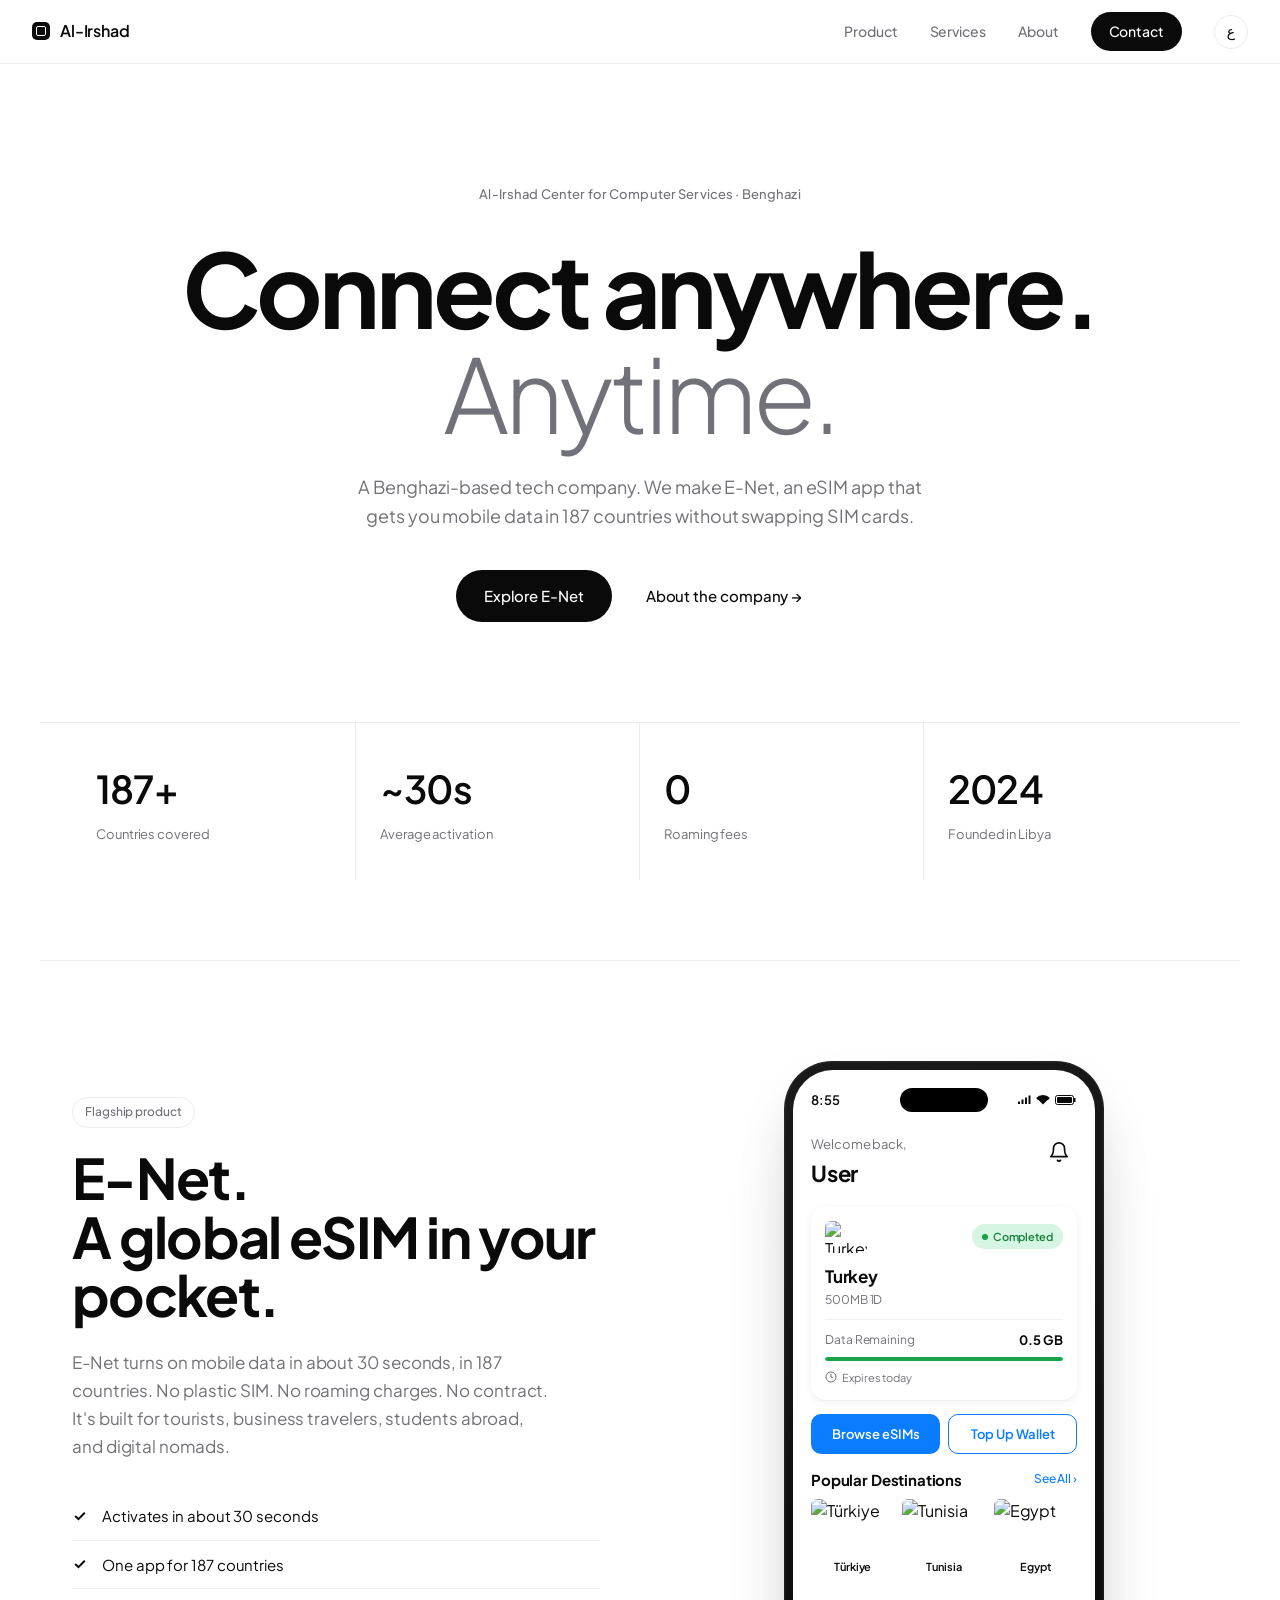
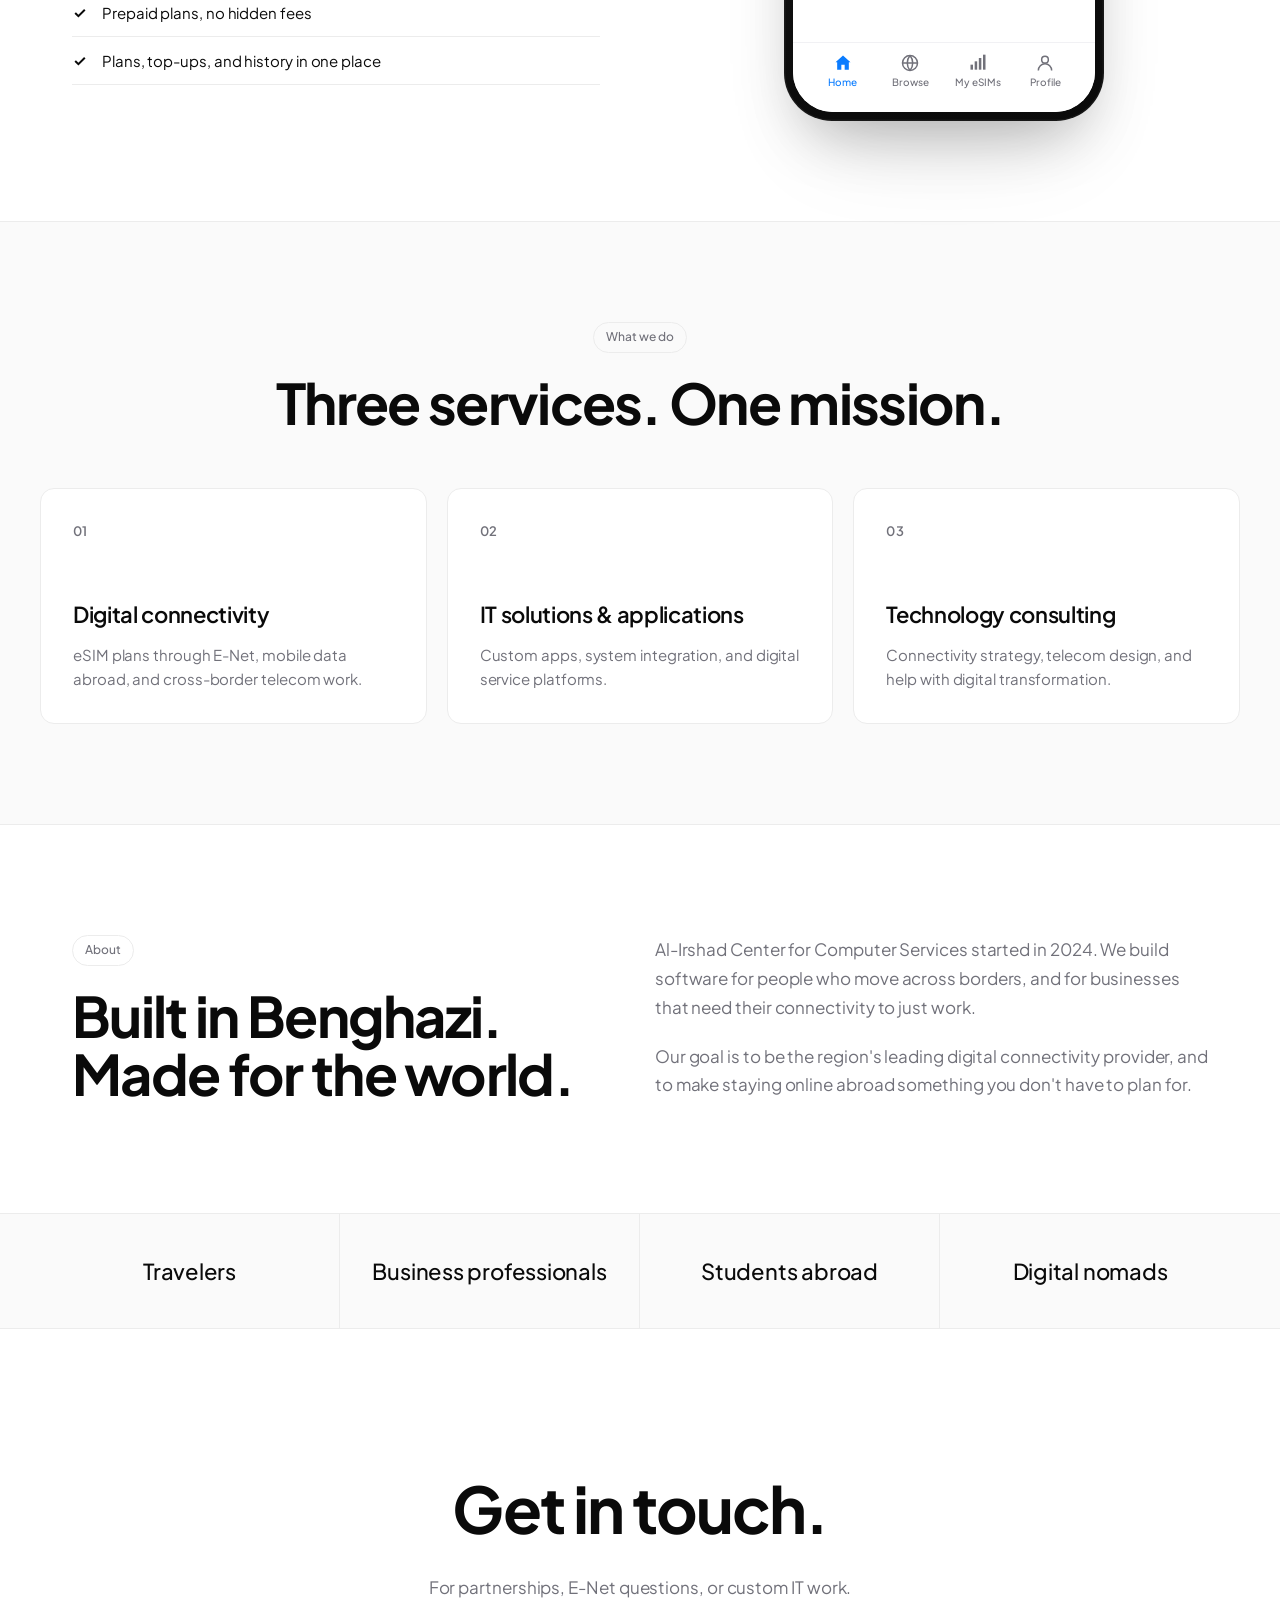
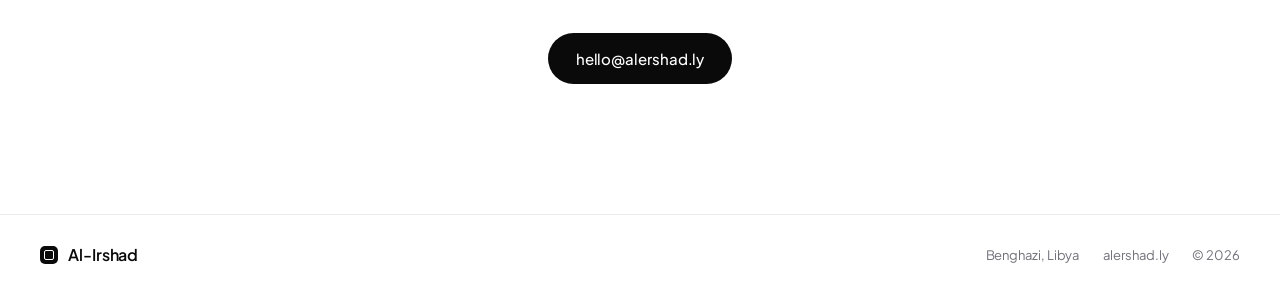
==== index.html @ 6afa5aed "initial commit: al-irshad bilingual marketing site with e-net app showcase" ====
<!DOCTYPE html>
<html lang="en">
<head>
<meta charset="UTF-8" />
<meta name="viewport" content="width=device-width, initial-scale=1.0" />
<title>Al-Irshad — Connect Anywhere. Anytime.</title>
<meta name="description" content="Al-Irshad Center for Computer Services — a Benghazi-based IT solutions company. Home of E-Net, a global eSIM platform." />
<link rel="preconnect" href="https://fonts.googleapis.com" />
<link rel="preconnect" href="https://fonts.gstatic.com" crossorigin />
<link href="https://fonts.googleapis.com/css2?family=Plus+Jakarta+Sans:wght@200;300;400;500;600;700&family=Cairo:wght@300;400;500;600;700&display=swap" rel="stylesheet" />
<link rel="stylesheet" href="styles.css" />
</head>
<body>

<!-- NAV -->
<header class="nav">
  <a href="#" class="brand">
    <span class="brand-mark"></span>
    <span class="brand-name">Al-Irshad</span>
  </a>
  <nav class="menu">
    <a href="#product">Product</a>
    <a href="#services">Services</a>
    <a href="#about">About</a>
    <a href="#contact" class="menu-cta">Contact</a>
    <a href="ar.html" class="lang-switch">ع</a>
  </nav>
</header>

<!-- HERO -->
<section class="hero">
  <p class="eyebrow">Al-Irshad Center for Computer Services · Benghazi</p>
  <h1 class="hero-title">
    Connect anywhere.<br/>
    <span class="thin">Anytime.</span>
  </h1>
  <p class="hero-sub">
    A Benghazi-based tech company. We make E-Net, an eSIM app
    that gets you mobile data in 187 countries without swapping SIM cards.
  </p>
  <div class="hero-actions">
    <a href="#product" class="btn-primary">Explore E-Net</a>
    <a href="#about" class="btn-ghost">About the company →</a>
  </div>
</section>

<!-- STATS STRIP -->
<section class="strip">
  <div class="strip-item">
    <div class="strip-value">187+</div>
    <div class="strip-label">Countries covered</div>
  </div>
  <div class="strip-item">
    <div class="strip-value">~30s</div>
    <div class="strip-label">Average activation</div>
  </div>
  <div class="strip-item">
    <div class="strip-value">0</div>
    <div class="strip-label">Roaming fees</div>
  </div>
  <div class="strip-item">
    <div class="strip-value">2024</div>
    <div class="strip-label">Founded in Libya</div>
  </div>
</section>

<!-- PRODUCT -->
<section class="product" id="product">
  <div class="product-copy">
    <span class="tag">Flagship product</span>
    <h2>E-Net.<br/>A global eSIM in your pocket.</h2>
    <p>
      E-Net turns on mobile data in about 30 seconds, in 187 countries.
      No plastic SIM. No roaming charges. No contract. It's built for
      tourists, business travelers, students abroad, and digital nomads.
    </p>
    <ul class="check-list">
      <li>Activates in about 30 seconds</li>
      <li>One app for 187 countries</li>
      <li>Prepaid plans, no hidden fees</li>
      <li>Plans, top-ups, and history in one place</li>
    </ul>
  </div>

  <div class="product-art">
    <div class="phone">
      <div class="phone-screen">
        <div class="status-bar">
          <span class="status-time">8:55</span>
          <span class="status-icons">
            <svg width="14" height="10" viewBox="0 0 14 10"><path d="M1 6.5h2v2.5H1zM4.5 4.5h2V9h-2zM8 2.5h2V9H8zM11.5.5h2V9h-2z" fill="currentColor"/></svg>
            <svg width="14" height="10" viewBox="0 0 14 10"><path d="M7 2.5a7 7 0 015 2L7 9.5 2 4.5a7 7 0 015-2zM7 0a9.5 9.5 0 016.9 3L12 4.9a7 7 0 00-10 0L.1 3A9.5 9.5 0 017 0z" fill="currentColor"/></svg>
            <svg width="22" height="10" viewBox="0 0 22 10"><rect x=".5" y=".5" width="18" height="9" rx="2" fill="none" stroke="currentColor"/><rect x="2" y="2" width="15" height="6" rx="1" fill="currentColor"/><rect x="19" y="3" width="1.5" height="4" rx=".5" fill="currentColor"/></svg>
          </span>
        </div>

        <div class="enet-greet">
          <div>
            <small>Welcome back,</small>
            <strong>User</strong>
          </div>
          <span class="bell">
            <svg width="22" height="22" viewBox="0 0 24 24" fill="none" stroke="currentColor" stroke-width="1.8" stroke-linecap="round" stroke-linejoin="round"><path d="M6 8a6 6 0 0112 0c0 7 3 9 3 9H3s3-2 3-9"/><path d="M10.3 21a1.94 1.94 0 003.4 0"/></svg>
          </span>
        </div>

        <div class="enet-active">
          <div class="enet-active-head">
            <img class="enet-flag" src="https://flagcdn.com/tr.svg" alt="Turkey" />
            <span class="enet-status">
              <span class="enet-status-dot"></span> Completed
            </span>
          </div>
          <div class="enet-active-name">Turkey</div>
          <div class="enet-active-plan">500MB 1D</div>
          <div class="enet-active-divider"></div>
          <div class="enet-data-row">
            <span>Data Remaining</span>
            <b>0.5 GB</b>
          </div>
          <div class="enet-progress"><span></span></div>
          <div class="enet-expires">
            <svg width="12" height="12" viewBox="0 0 24 24" fill="none" stroke="currentColor" stroke-width="2"><circle cx="12" cy="12" r="10"/><path d="M12 6v6l4 2"/></svg>
            Expires today
          </div>
        </div>

        <div class="enet-buttons">
          <button class="enet-btn enet-btn--fill">Browse eSIMs</button>
          <button class="enet-btn enet-btn--out">Top Up Wallet</button>
        </div>

        <div class="enet-section">
          <h4>Popular Destinations</h4>
          <span class="enet-see">See All ›</span>
        </div>

        <div class="enet-countries">
          <div class="enet-country"><img class="ef" src="https://flagcdn.com/tr.svg" alt="Türkiye" /><b>Türkiye</b></div>
          <div class="enet-country"><img class="ef" src="https://flagcdn.com/tn.svg" alt="Tunisia" /><b>Tunisia</b></div>
          <div class="enet-country"><img class="ef" src="https://flagcdn.com/eg.svg" alt="Egypt" /><b>Egypt</b></div>
        </div>

        <div class="enet-tabbar">
          <span class="tab active">
            <svg width="20" height="20" viewBox="0 0 24 24" fill="currentColor"><path d="M12 3l9 8h-2v9h-5v-6h-4v6H5v-9H3z"/></svg>
            <b>Home</b>
          </span>
          <span class="tab">
            <svg width="20" height="20" viewBox="0 0 24 24" fill="none" stroke="currentColor" stroke-width="1.8"><circle cx="12" cy="12" r="9"/><path d="M3 12h18M12 3a14 14 0 010 18M12 3a14 14 0 000 18"/></svg>
            <b>Browse</b>
          </span>
          <span class="tab">
            <svg width="20" height="20" viewBox="0 0 24 24" fill="currentColor"><rect x="3" y="14" width="3" height="6"/><rect x="8" y="10" width="3" height="10"/><rect x="13" y="6" width="3" height="14"/><rect x="18" y="2" width="3" height="18"/></svg>
            <b>My eSIMs</b>
          </span>
          <span class="tab">
            <svg width="20" height="20" viewBox="0 0 24 24" fill="none" stroke="currentColor" stroke-width="1.8"><circle cx="12" cy="8" r="4"/><path d="M4 21c0-4.4 3.6-8 8-8s8 3.6 8 8"/></svg>
            <b>Profile</b>
          </span>
        </div>
      </div>
    </div>
  </div>
</section>

<!-- SERVICES -->
<section class="services" id="services">
  <header class="section-head">
    <span class="tag">What we do</span>
    <h2>Three services. One mission.</h2>
  </header>

  <div class="service-grid">
    <article class="service">
      <div class="service-num">01</div>
      <h3>Digital connectivity</h3>
      <p>eSIM plans through E-Net, mobile data abroad, and cross-border telecom work.</p>
    </article>
    <article class="service">
      <div class="service-num">02</div>
      <h3>IT solutions &amp; applications</h3>
      <p>Custom apps, system integration, and digital service platforms.</p>
    </article>
    <article class="service">
      <div class="service-num">03</div>
      <h3>Technology consulting</h3>
      <p>Connectivity strategy, telecom design, and help with digital transformation.</p>
    </article>
  </div>
</section>

<!-- ABOUT -->
<section class="about" id="about">
  <div class="about-grid">
    <div class="about-left">
      <span class="tag">About</span>
      <h2>Built in Benghazi. Made for the world.</h2>
    </div>
    <div class="about-right">
      <p>
        Al-Irshad Center for Computer Services started in 2024.
        We build software for people who move across borders, and for
        businesses that need their connectivity to just work.
      </p>
      <p>
        Our goal is to be the region's leading digital connectivity provider,
        and to make staying online abroad something you don't have to plan for.
      </p>
    </div>
  </div>
</section>

<!-- WHO IT'S FOR -->
<section class="audience">
  <div class="aud-row">
    <div class="aud-item">Travelers</div>
    <div class="aud-item">Business professionals</div>
    <div class="aud-item">Students abroad</div>
    <div class="aud-item">Digital nomads</div>
  </div>
</section>

<!-- CONTACT -->
<section class="contact" id="contact">
  <h2>Get in touch.</h2>
  <p>For partnerships, E-Net questions, or custom IT work.</p>
  <a href="mailto:hello@alershad.ly" class="btn-primary">hello@alershad.ly</a>
</section>

<!-- FOOTER -->
<footer class="footer">
  <div class="footer-row">
    <div class="footer-brand">
      <span class="brand-mark"></span>
      <span>Al-Irshad</span>
    </div>
    <div class="footer-meta">
      <span>Benghazi, Libya</span>
      <span>alershad.ly</span>
      <span>© 2026</span>
    </div>
  </div>
</footer>

<script src="main.js"></script>
</body>
</html>
---- styles.css ----
/* ━━━━━━━━━━━━━━━━━━━━━━━━━━━━━━━━━━━━━━
   AL-IRSHAD · Clean Modern Minimalism
   Distinct from zesimo:
     · White background (not cream)
     · Plus Jakarta Sans only (not Cormorant + Inter)
     · No giant ghost letters, no /01 numbering,
       no italic-red accent word, no cursor follower
   ━━━━━━━━━━━━━━━━━━━━━━━━━━━━━━━━━━━━━━ */

*, *::before, *::after { box-sizing: border-box; margin: 0; padding: 0; }

:root {
  --bg:        #ffffff;
  --bg-soft:   #fafafa;
  --ink:       #0a0a0a;
  --ink-soft:  #1f1f1f;
  --muted:     #71717a;
  --line:      #ececec;
  --line-soft: #f4f4f5;
  --radius:    14px;
  --maxw:      1200px;
}

html { scroll-behavior: smooth; }

body {
  background: var(--bg);
  color: var(--ink);
  font-family: 'Plus Jakarta Sans', system-ui, -apple-system, sans-serif;
  font-weight: 400;
  font-size: 16px;
  line-height: 1.55;
  letter-spacing: -.005em;
  -webkit-font-smoothing: antialiased;
  -moz-osx-font-smoothing: grayscale;
  overflow-x: hidden;
}

a { color: inherit; text-decoration: none; }
::selection { background: var(--ink); color: var(--bg); }

/* ━━━ NAV ━━━ */
.nav {
  position: sticky; top: 0; z-index: 50;
  background: rgba(255, 255, 255, 0.85);
  backdrop-filter: saturate(180%) blur(14px);
  -webkit-backdrop-filter: saturate(180%) blur(14px);
  border-bottom: 1px solid var(--line);
  height: 64px;
  padding: 0 32px;
  display: flex; justify-content: space-between; align-items: center;
}
.brand {
  display: flex; align-items: center; gap: 10px;
  font-weight: 600; font-size: 16px;
  letter-spacing: -.01em;
}
.brand-mark {
  width: 18px; height: 18px;
  background: var(--ink);
  border-radius: 5px;
  position: relative;
}
.brand-mark::after {
  content: '';
  position: absolute; inset: 4px;
  border: 1.5px solid var(--bg);
  border-radius: 2px;
}
.menu { display: flex; align-items: center; gap: 32px; }
.menu a {
  font-size: 14px;
  font-weight: 500;
  color: var(--muted);
  transition: color .2s ease;
}
.menu a:hover { color: var(--ink); }
.menu-cta {
  background: var(--ink) !important;
  color: var(--bg) !important;
  padding: 9px 18px;
  border-radius: 999px;
  font-size: 14px;
  font-weight: 500;
  transition: background .2s ease;
}
.menu-cta:hover { background: var(--ink-soft) !important; }

@media (max-width: 720px) {
  .nav { padding: 0 20px; }
  .menu { gap: 18px; }
  .menu a:not(.menu-cta) { display: none; }
}

/* ━━━ HERO ━━━ */
.hero {
  max-width: var(--maxw);
  margin: 0 auto;
  padding: 120px 32px 100px;
  text-align: center;
}
.eyebrow {
  font-size: 13px;
  font-weight: 500;
  color: var(--muted);
  margin-bottom: 32px;
  letter-spacing: .01em;
}
.hero-title {
  font-size: clamp(48px, 8vw, 104px);
  font-weight: 700;
  line-height: 1.02;
  letter-spacing: -.04em;
  margin-bottom: 28px;
  color: var(--ink);
}
.hero-title .thin {
  font-weight: 300;
  color: var(--muted);
}
.hero-sub {
  font-size: clamp(16px, 1.4vw, 19px);
  color: var(--muted);
  max-width: 580px;
  margin: 0 auto 40px;
  line-height: 1.6;
  font-weight: 400;
}
.hero-actions {
  display: inline-flex;
  gap: 12px;
  align-items: center;
  flex-wrap: wrap;
  justify-content: center;
}
.btn-primary {
  display: inline-block;
  background: var(--ink);
  color: var(--bg);
  padding: 14px 28px;
  border-radius: 999px;
  font-size: 15px;
  font-weight: 500;
  transition: background .2s ease, transform .2s ease;
}
.btn-primary:hover { background: var(--ink-soft); transform: translateY(-1px); }
.btn-ghost {
  display: inline-block;
  padding: 14px 22px;
  border-radius: 999px;
  font-size: 15px;
  font-weight: 500;
  color: var(--ink);
  transition: background .2s ease;
}
.btn-ghost:hover { background: var(--line-soft); }

/* ━━━ STATS STRIP ━━━ */
.strip {
  max-width: var(--maxw);
  margin: 0 auto;
  padding: 0 32px 80px;
  display: grid;
  grid-template-columns: repeat(4, 1fr);
  gap: 0;
  border-top: 1px solid var(--line);
  border-bottom: 1px solid var(--line);
}
.strip-item {
  padding: 36px 24px;
  border-right: 1px solid var(--line);
  text-align: left;
}
.strip-item:last-child { border-right: none; }
.strip-value {
  font-size: clamp(28px, 3vw, 40px);
  font-weight: 600;
  letter-spacing: -.02em;
  margin-bottom: 6px;
  color: var(--ink);
}
.strip-label {
  font-size: 13px;
  color: var(--muted);
  font-weight: 400;
}
@media (max-width: 720px) {
  .strip { grid-template-columns: repeat(2, 1fr); padding: 0 20px 60px; }
  .strip-item:nth-child(2) { border-right: none; }
  .strip-item:nth-child(1), .strip-item:nth-child(2) { border-bottom: 1px solid var(--line); }
}

/* ━━━ TAG ━━━ */
.tag {
  display: inline-block;
  font-size: 12px;
  font-weight: 500;
  color: var(--muted);
  padding: 5px 12px;
  border: 1px solid var(--line);
  border-radius: 999px;
  margin-bottom: 20px;
}

/* ━━━ PRODUCT ━━━ */
.product {
  max-width: var(--maxw);
  margin: 0 auto;
  padding: 100px 32px;
  display: grid;
  grid-template-columns: 1fr 1fr;
  gap: 80px;
  align-items: center;
}
.product-copy h2 {
  font-size: clamp(36px, 4.5vw, 56px);
  font-weight: 700;
  line-height: 1.05;
  letter-spacing: -.03em;
  margin-bottom: 24px;
}
.product-copy > p {
  font-size: 17px;
  color: var(--muted);
  line-height: 1.65;
  margin-bottom: 32px;
  max-width: 480px;
}
.check-list { list-style: none; }
.check-list li {
  font-size: 15px;
  padding: 12px 0;
  border-bottom: 1px solid var(--line);
  display: flex; align-items: center;
}
.check-list li::before {
  content: '';
  width: 16px; height: 16px;
  margin-right: 14px;
  background-image: url("data:image/svg+xml;utf8,<svg xmlns='http://www.w3.org/2000/svg' viewBox='0 0 20 20' fill='none' stroke='%230a0a0a' stroke-width='2.5'><path d='M4 10l4 4 8-8'/></svg>");
  background-size: contain;
  background-repeat: no-repeat;
  flex-shrink: 0;
}

/* PHONE MOCKUP — E-Net app accurate */
.product-art { display: flex; justify-content: center; }

.phone {
  width: 320px;
  height: 660px;
  background: linear-gradient(160deg, #1a1a1a, #0a0a0a);
  border-radius: 48px;
  padding: 9px;
  position: relative;
  box-shadow:
    0 0 0 1.5px rgba(255, 255, 255, .05) inset,
    0 30px 60px -20px rgba(0, 0, 0, .25),
    0 50px 100px -40px rgba(0, 0, 0, .15);
}
.phone-screen {
  width: 100%; height: 100%;
  background: #fff;
  border-radius: 40px;
  padding: 14px 18px 0;
  display: flex; flex-direction: column;
  overflow: hidden;
  font-family: -apple-system, 'SF Pro Text', 'Plus Jakarta Sans', sans-serif;
  color: #0a0a0a;
  position: relative;
}

/* Status bar with Dynamic Island */
.status-bar {
  height: 32px;
  display: flex; align-items: center; justify-content: space-between;
  font-size: 13px; font-weight: 600;
  position: relative;
  margin-bottom: 18px;
}
.status-bar::before {
  content: '';
  position: absolute; top: 4px; left: 50%; transform: translateX(-50%);
  width: 88px; height: 24px;
  background: #000;
  border-radius: 14px;
}
.status-icons { display: inline-flex; gap: 5px; align-items: center; color: #0a0a0a; }

/* Welcome greeting */
.enet-greet {
  display: flex; align-items: flex-start; justify-content: space-between;
  margin-bottom: 16px;
}
.enet-greet small { display: block; font-size: 13px; color: #71717a; font-weight: 400; margin-bottom: 2px; }
.enet-greet strong { display: block; font-size: 22px; font-weight: 700; letter-spacing: -.01em; }
.bell {
  width: 36px; height: 36px;
  display: flex; align-items: center; justify-content: center;
  color: #0a0a0a;
}

/* Active eSIM card */
.enet-active {
  background: #fff;
  border-radius: 14px;
  padding: 14px;
  margin-bottom: 14px;
  box-shadow: 0 1px 0 rgba(0,0,0,.04), 0 2px 8px rgba(0,0,0,.06);
}
.enet-active-head {
  display: flex; justify-content: space-between; align-items: center;
  margin-bottom: 10px;
}
.enet-flag {
  width: 42px; height: 32px;
  border-radius: 6px;
  object-fit: cover;
  display: block;
}
.enet-status {
  display: inline-flex; align-items: center; gap: 5px;
  background: #d6f5e3;
  color: #15803d;
  font-size: 11px; font-weight: 600;
  padding: 4px 10px;
  border-radius: 999px;
}
.enet-status-dot {
  width: 6px; height: 6px; background: #16a34a; border-radius: 50%;
}
.enet-active-name { font-size: 17px; font-weight: 700; letter-spacing: -.01em; }
.enet-active-plan { font-size: 12px; color: #71717a; margin-top: 2px; }
.enet-active-divider { height: 1px; background: #f1f1f4; margin: 10px 0; }
.enet-data-row {
  display: flex; justify-content: space-between; align-items: center;
  font-size: 12px; color: #71717a;
  margin-bottom: 6px;
}
.enet-data-row b { color: #0a0a0a; font-weight: 700; font-size: 13px; }
.enet-progress {
  width: 100%; height: 4px; border-radius: 2px;
  background: #f1f1f4; overflow: hidden;
  margin-bottom: 8px;
}
.enet-progress span {
  display: block; width: 100%; height: 100%;
  background: #16a34a; border-radius: 2px;
}
.enet-expires {
  display: flex; align-items: center; gap: 5px;
  font-size: 11px; color: #71717a;
}

/* Buttons */
.enet-buttons {
  display: grid; grid-template-columns: 1fr 1fr;
  gap: 8px;
  margin-bottom: 14px;
}
.enet-btn {
  border: none;
  padding: 11px 8px;
  border-radius: 10px;
  font-size: 13px; font-weight: 600;
  font-family: inherit;
  cursor: pointer;
}
.enet-btn--fill { background: #0a7cff; color: #fff; }
.enet-btn--out { background: #fff; color: #0a7cff; border: 1.5px solid #0a7cff; }

/* Section header */
.enet-section {
  display: flex; justify-content: space-between; align-items: center;
  margin-bottom: 8px;
}
.enet-section h4 { font-size: 15px; font-weight: 700; letter-spacing: -.01em; }
.enet-see { font-size: 12px; font-weight: 500; color: #0a7cff; }

/* Country grid */
.enet-countries {
  display: grid; grid-template-columns: repeat(3, 1fr);
  gap: 8px;
  margin-bottom: 14px;
}
.enet-country { display: flex; flex-direction: column; gap: 4px; }
.enet-country b { font-size: 11px; font-weight: 600; text-align: center; }

/* Country flags — real SVGs from flagcdn.com */
.ef {
  width: 100%;
  aspect-ratio: 3 / 2;
  border-radius: 6px;
  object-fit: cover;
  display: block;
}

/* Bottom tab bar */
.enet-tabbar {
  margin-left: -18px; margin-right: -18px;
  margin-top: auto;
  padding: 10px 16px 22px;
  border-top: 1px solid #f1f1f4;
  background: #fff;
  display: grid; grid-template-columns: repeat(4, 1fr);
}
.tab {
  display: flex; flex-direction: column; align-items: center; gap: 2px;
  color: #71717a;
  font-size: 10px; font-weight: 500;
}
.tab.active { color: #0a7cff; }
.tab b { font-weight: 500; font-size: 10px; }

@media (max-width: 880px) {
  .product { grid-template-columns: 1fr; gap: 56px; padding: 70px 20px; }
  .product-art { order: -1; }
}

/* ━━━ SECTION HEAD ━━━ */
.section-head {
  max-width: var(--maxw);
  margin: 0 auto 56px;
  text-align: center;
}
.section-head h2 {
  font-size: clamp(36px, 4.5vw, 56px);
  font-weight: 700;
  letter-spacing: -.03em;
  line-height: 1.05;
}

/* ━━━ SERVICES ━━━ */
.services {
  background: var(--bg-soft);
  padding: 100px 32px;
  border-top: 1px solid var(--line);
  border-bottom: 1px solid var(--line);
}
.service-grid {
  max-width: var(--maxw);
  margin: 0 auto;
  display: grid;
  grid-template-columns: repeat(3, 1fr);
  gap: 20px;
}
.service {
  background: var(--bg);
  border: 1px solid var(--line);
  border-radius: var(--radius);
  padding: 32px;
  transition: border-color .25s ease, transform .25s ease, box-shadow .25s ease;
}
.service:hover {
  border-color: #d4d4d8;
  transform: translateY(-2px);
  box-shadow: 0 12px 30px -16px rgba(0, 0, 0, .08);
}
.service-num {
  font-size: 13px;
  font-weight: 600;
  color: var(--muted);
  margin-bottom: 56px;
  letter-spacing: .02em;
}
.service h3 {
  font-size: 22px;
  font-weight: 600;
  letter-spacing: -.015em;
  margin-bottom: 12px;
}
.service p {
  color: var(--muted);
  font-size: 15px;
  line-height: 1.6;
}
@media (max-width: 880px) {
  .services { padding: 70px 20px; }
  .service-grid { grid-template-columns: 1fr; }
}

/* ━━━ ABOUT ━━━ */
.about {
  max-width: var(--maxw);
  margin: 0 auto;
  padding: 110px 32px;
}
.about-grid {
  display: grid;
  grid-template-columns: 1fr 1.1fr;
  gap: 80px;
  align-items: start;
}
.about-left h2 {
  font-size: clamp(36px, 4.5vw, 56px);
  font-weight: 700;
  line-height: 1.05;
  letter-spacing: -.03em;
}
.about-right p {
  font-size: 17px;
  line-height: 1.7;
  color: var(--muted);
  margin-bottom: 20px;
}
.about-right p:last-child { margin-bottom: 0; }
@media (max-width: 880px) {
  .about { padding: 70px 20px; }
  .about-grid { grid-template-columns: 1fr; gap: 32px; }
}

/* ━━━ AUDIENCE ━━━ */
.audience {
  border-top: 1px solid var(--line);
  border-bottom: 1px solid var(--line);
  background: var(--bg-soft);
}
.aud-row {
  max-width: var(--maxw);
  margin: 0 auto;
  display: grid;
  grid-template-columns: repeat(4, 1fr);
}
.aud-item {
  padding: 40px 24px;
  font-size: clamp(18px, 2vw, 22px);
  font-weight: 500;
  letter-spacing: -.01em;
  border-right: 1px solid var(--line);
  text-align: center;
}
.aud-item:last-child { border-right: none; }
@media (max-width: 720px) {
  .aud-row { grid-template-columns: repeat(2, 1fr); }
  .aud-item:nth-child(2) { border-right: none; }
  .aud-item:nth-child(1), .aud-item:nth-child(2) { border-bottom: 1px solid var(--line); }
}

/* ━━━ CONTACT ━━━ */
.contact {
  max-width: 720px;
  margin: 0 auto;
  padding: 130px 32px;
  text-align: center;
}
.contact h2 {
  font-size: clamp(40px, 5vw, 64px);
  font-weight: 700;
  letter-spacing: -.03em;
  margin-bottom: 16px;
}
.contact p {
  font-size: 17px;
  color: var(--muted);
  margin-bottom: 32px;
}

/* ━━━ FOOTER ━━━ */
.footer {
  border-top: 1px solid var(--line);
  padding: 28px 32px;
}
.footer-row {
  max-width: var(--maxw);
  margin: 0 auto;
  display: flex;
  justify-content: space-between;
  align-items: center;
}
.footer-brand {
  display: flex; align-items: center; gap: 10px;
  font-weight: 600;
}
.footer-meta {
  display: flex; gap: 24px;
  font-size: 13px;
  color: var(--muted);
}
@media (max-width: 720px) {
  .footer-row { flex-direction: column; gap: 16px; }
  .footer-meta { flex-wrap: wrap; justify-content: center; gap: 14px; }
}

/* ━━━ LANGUAGE SWITCH ━━━ */
.lang-switch {
  width: 34px; height: 34px;
  display: inline-flex; align-items: center; justify-content: center;
  border: 1px solid var(--line);
  border-radius: 50%;
  font-size: 13px;
  font-weight: 600;
  color: var(--ink) !important;
  transition: background .2s ease, border-color .2s ease;
}
.lang-switch:hover {
  background: var(--bg-soft);
  border-color: var(--ink);
}

/* ━━━ ARABIC / RTL ━━━ */
html[dir="rtl"] body {
  font-family: 'Cairo', 'Plus Jakarta Sans', system-ui, sans-serif;
  letter-spacing: 0;
}
html[dir="rtl"] .hero-title,
html[dir="rtl"] .product-copy h2,
html[dir="rtl"] .section-head h2,
html[dir="rtl"] .about-left h2,
html[dir="rtl"] .contact h2 {
  font-weight: 800;
  letter-spacing: -.01em;
  line-height: 1.15;
}
html[dir="rtl"] .hero-title .thin { font-weight: 300; }
html[dir="rtl"] .service h3 { font-weight: 700; }

/* Flip vertical-divider borders */
html[dir="rtl"] .strip-item {
  border-right: none;
  border-left: 1px solid var(--line);
}
html[dir="rtl"] .strip-item:last-child { border-left: none; }
html[dir="rtl"] .aud-item {
  border-right: none;
  border-left: 1px solid var(--line);
}
html[dir="rtl"] .aud-item:last-child { border-left: none; }
@media (max-width: 720px) {
  html[dir="rtl"] .strip-item:nth-child(2) { border-left: none; }
  html[dir="rtl"] .aud-item:nth-child(2) { border-left: none; }
}

/* Phone stays LTR (it's a product UI) — already handled by inline dir="ltr" */
html[dir="rtl"] .phone-screen { font-family: 'Cairo', sans-serif; }
html[dir="rtl"] .enet-active-name,
html[dir="rtl"] .enet-greet strong,
html[dir="rtl"] .enet-section h4 {
  font-weight: 700;
}
html[dir="rtl"] .check-list li::before {
  margin-right: 0;
  margin-left: 14px;
}

/* ━━━ SCROLL REVEAL ━━━ */
.reveal {
  opacity: 0;
  transform: translateY(20px);
  transition: opacity .8s ease, transform .8s cubic-bezier(.16, 1, .3, 1);
}
.reveal.in {
  opacity: 1;
  transform: translateY(0);
}
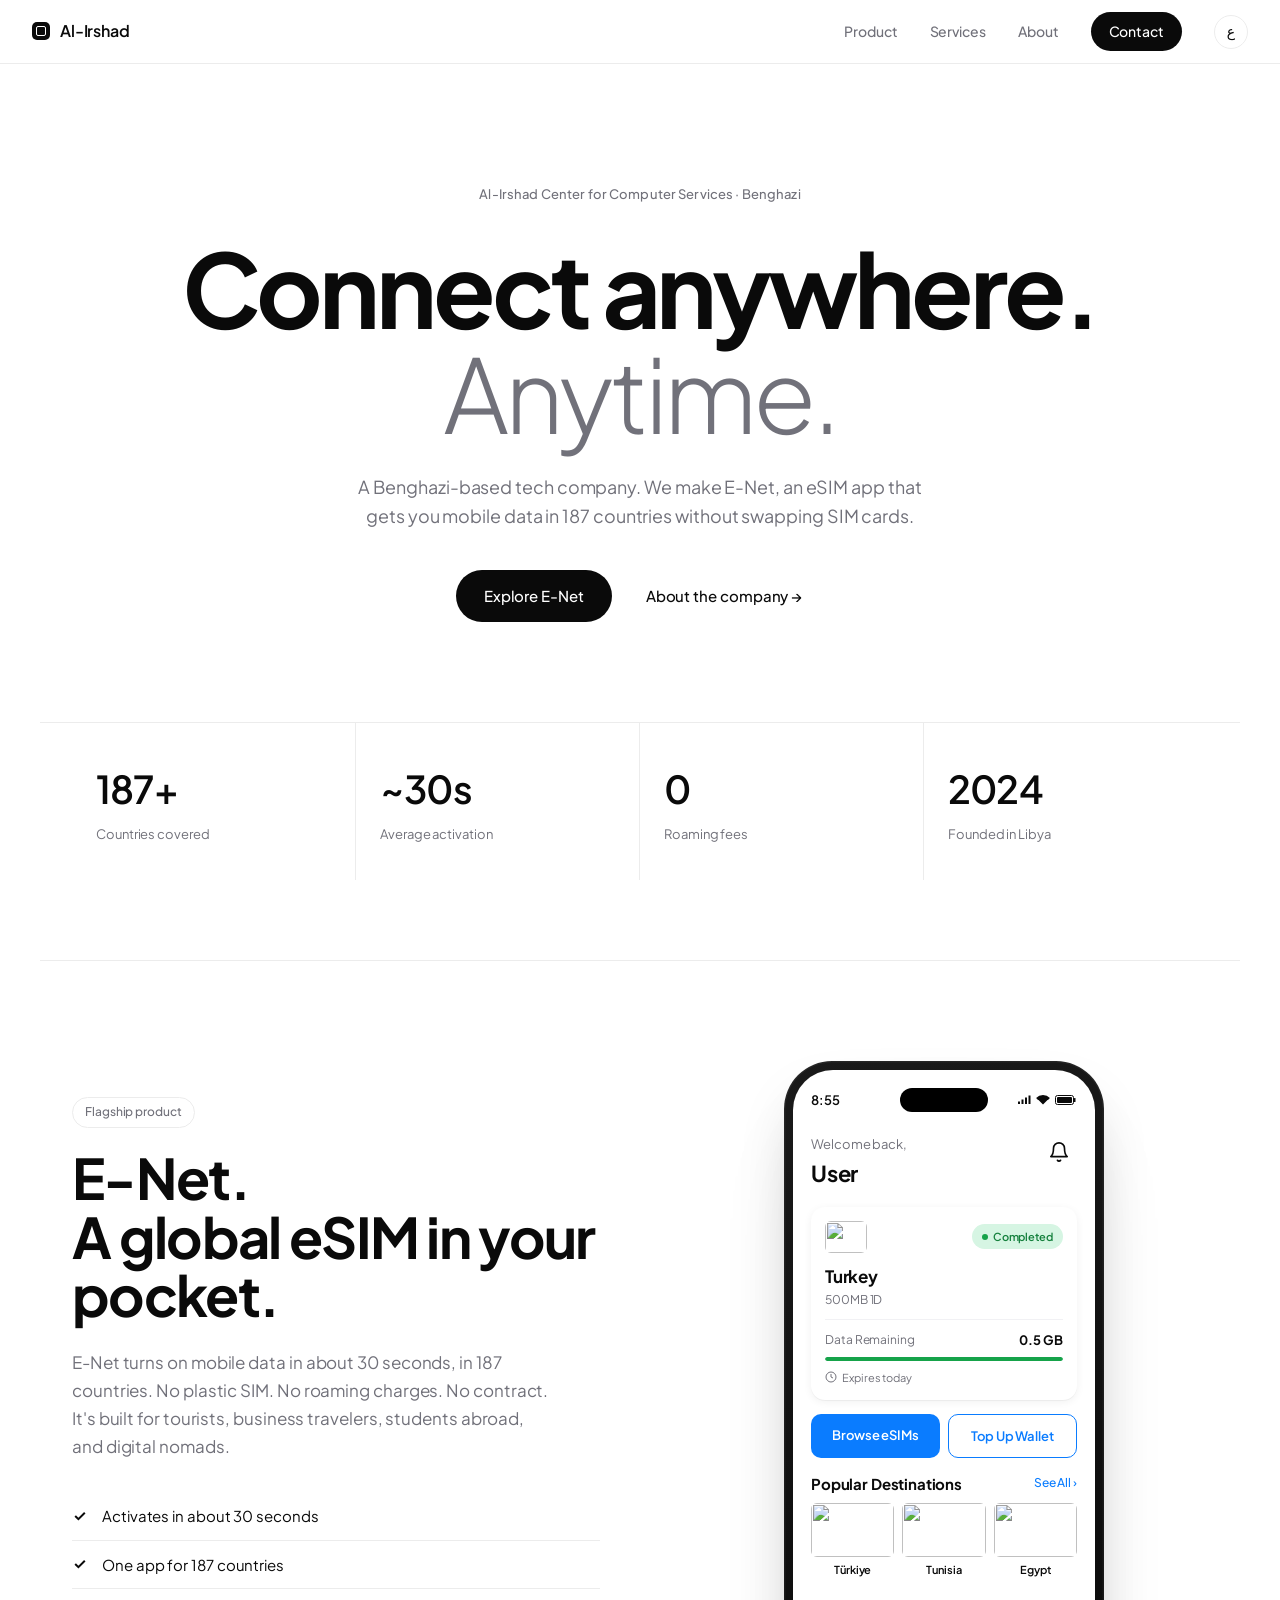
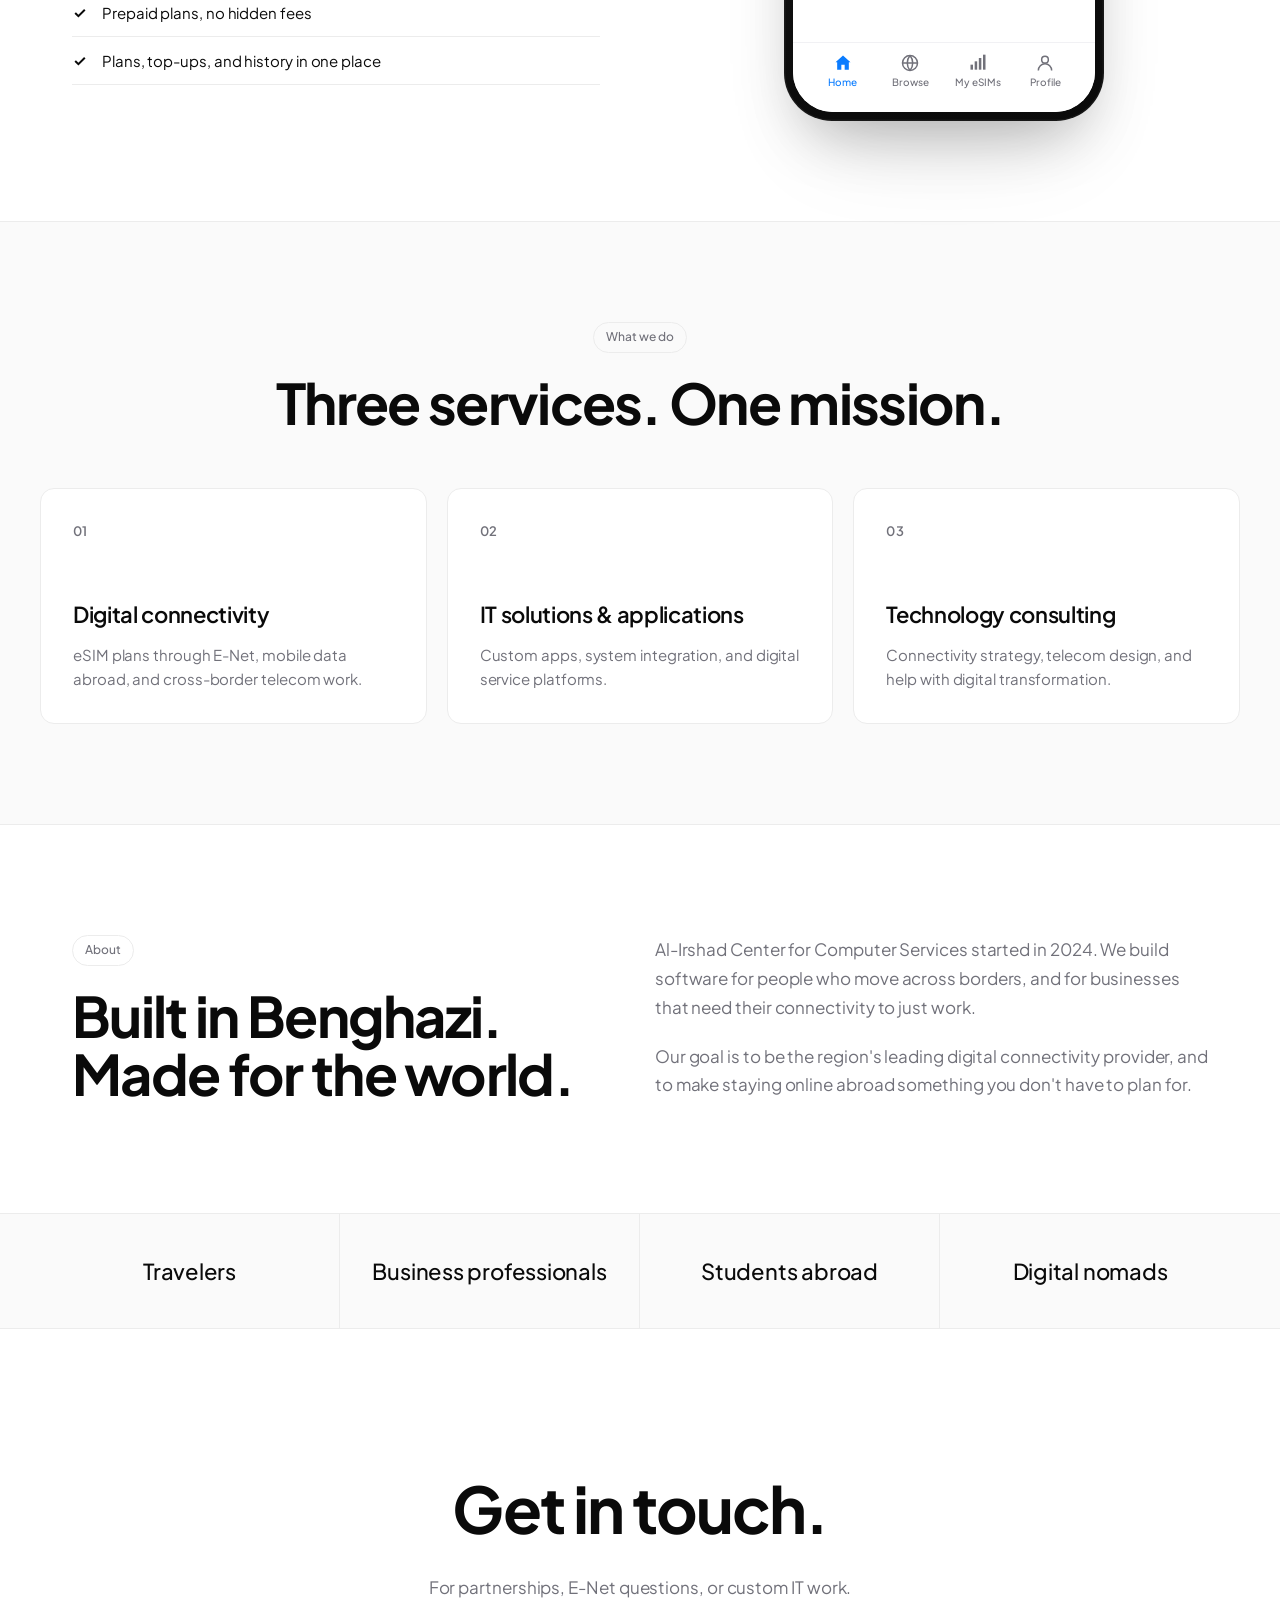
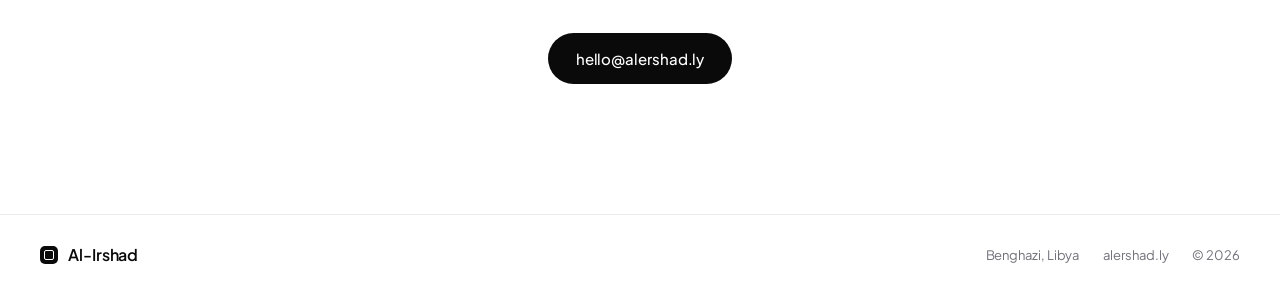
==== commit dbd07429: "improve accessibility, focus, motion tokens, and reduced-motion support" ====
--- a/index.html
+++ b/index.html
@@ -12,25 +12,29 @@
 </head>
 <body>
 
+<a href="#main" class="skip-link">Skip to content</a>
+
 <!-- NAV -->
 <header class="nav">
-  <a href="#" class="brand">
-    <span class="brand-mark"></span>
+  <a href="#" class="brand" aria-label="Al-Irshad home">
+    <span class="brand-mark" aria-hidden="true"></span>
     <span class="brand-name">Al-Irshad</span>
   </a>
-  <nav class="menu">
+  <nav class="menu" aria-label="Primary">
     <a href="#product">Product</a>
     <a href="#services">Services</a>
     <a href="#about">About</a>
     <a href="#contact" class="menu-cta">Contact</a>
-    <a href="ar.html" class="lang-switch">ع</a>
+    <a href="ar.html" class="lang-switch" aria-label="التبديل إلى العربية" lang="ar">ع</a>
   </nav>
 </header>
 
+<main id="main">
+
 <!-- HERO -->
-<section class="hero">
+<section class="hero" aria-labelledby="hero-heading">
   <p class="eyebrow">Al-Irshad Center for Computer Services · Benghazi</p>
-  <h1 class="hero-title">
+  <h1 class="hero-title" id="hero-heading">
     Connect anywhere.<br/>
     <span class="thin">Anytime.</span>
   </h1>
@@ -45,7 +49,7 @@
 </section>
 
 <!-- STATS STRIP -->
-<section class="strip">
+<section class="strip" aria-label="Key numbers">
   <div class="strip-item">
     <div class="strip-value">187+</div>
     <div class="strip-label">Countries covered</div>
@@ -65,10 +69,10 @@
 </section>
 
 <!-- PRODUCT -->
-<section class="product" id="product">
+<section class="product" id="product" aria-labelledby="product-heading">
   <div class="product-copy">
     <span class="tag">Flagship product</span>
-    <h2>E-Net.<br/>A global eSIM in your pocket.</h2>
+    <h2 id="product-heading">E-Net.<br/>A global eSIM in your pocket.</h2>
     <p>
       E-Net turns on mobile data in about 30 seconds, in 187 countries.
       No plastic SIM. No roaming charges. No contract. It's built for
@@ -82,15 +86,15 @@
     </ul>
   </div>
 
-  <div class="product-art">
+  <div class="product-art" aria-hidden="true">
     <div class="phone">
       <div class="phone-screen">
         <div class="status-bar">
           <span class="status-time">8:55</span>
           <span class="status-icons">
-            <svg width="14" height="10" viewBox="0 0 14 10"><path d="M1 6.5h2v2.5H1zM4.5 4.5h2V9h-2zM8 2.5h2V9H8zM11.5.5h2V9h-2z" fill="currentColor"/></svg>
-            <svg width="14" height="10" viewBox="0 0 14 10"><path d="M7 2.5a7 7 0 015 2L7 9.5 2 4.5a7 7 0 015-2zM7 0a9.5 9.5 0 016.9 3L12 4.9a7 7 0 00-10 0L.1 3A9.5 9.5 0 017 0z" fill="currentColor"/></svg>
-            <svg width="22" height="10" viewBox="0 0 22 10"><rect x=".5" y=".5" width="18" height="9" rx="2" fill="none" stroke="currentColor"/><rect x="2" y="2" width="15" height="6" rx="1" fill="currentColor"/><rect x="19" y="3" width="1.5" height="4" rx=".5" fill="currentColor"/></svg>
+            <svg width="14" height="10" viewBox="0 0 14 10" focusable="false"><path d="M1 6.5h2v2.5H1zM4.5 4.5h2V9h-2zM8 2.5h2V9H8zM11.5.5h2V9h-2z" fill="currentColor"/></svg>
+            <svg width="14" height="10" viewBox="0 0 14 10" focusable="false"><path d="M7 2.5a7 7 0 015 2L7 9.5 2 4.5a7 7 0 015-2zM7 0a9.5 9.5 0 016.9 3L12 4.9a7 7 0 00-10 0L.1 3A9.5 9.5 0 017 0z" fill="currentColor"/></svg>
+            <svg width="22" height="10" viewBox="0 0 22 10" focusable="false"><rect x=".5" y=".5" width="18" height="9" rx="2" fill="none" stroke="currentColor"/><rect x="2" y="2" width="15" height="6" rx="1" fill="currentColor"/><rect x="19" y="3" width="1.5" height="4" rx=".5" fill="currentColor"/></svg>
           </span>
         </div>
 
@@ -100,15 +104,15 @@
             <strong>User</strong>
           </div>
           <span class="bell">
-            <svg width="22" height="22" viewBox="0 0 24 24" fill="none" stroke="currentColor" stroke-width="1.8" stroke-linecap="round" stroke-linejoin="round"><path d="M6 8a6 6 0 0112 0c0 7 3 9 3 9H3s3-2 3-9"/><path d="M10.3 21a1.94 1.94 0 003.4 0"/></svg>
+            <svg width="22" height="22" viewBox="0 0 24 24" fill="none" stroke="currentColor" stroke-width="1.8" stroke-linecap="round" stroke-linejoin="round" focusable="false"><path d="M6 8a6 6 0 0112 0c0 7 3 9 3 9H3s3-2 3-9"/><path d="M10.3 21a1.94 1.94 0 003.4 0"/></svg>
           </span>
         </div>
 
         <div class="enet-active">
           <div class="enet-active-head">
-            <img class="enet-flag" src="https://flagcdn.com/tr.svg" alt="Turkey" />
+            <img class="enet-flag" src="https://flagcdn.com/tr.svg" alt="" width="42" height="32" loading="lazy" decoding="async" />
             <span class="enet-status">
-              <span class="enet-status-dot"></span> Completed
+              <span class="enet-status-dot" aria-hidden="true"></span> Completed
             </span>
           </div>
           <div class="enet-active-name">Turkey</div>
@@ -120,14 +124,14 @@
           </div>
           <div class="enet-progress"><span></span></div>
           <div class="enet-expires">
-            <svg width="12" height="12" viewBox="0 0 24 24" fill="none" stroke="currentColor" stroke-width="2"><circle cx="12" cy="12" r="10"/><path d="M12 6v6l4 2"/></svg>
+            <svg width="12" height="12" viewBox="0 0 24 24" fill="none" stroke="currentColor" stroke-width="2" focusable="false"><circle cx="12" cy="12" r="10"/><path d="M12 6v6l4 2"/></svg>
             Expires today
           </div>
         </div>
 
         <div class="enet-buttons">
-          <button class="enet-btn enet-btn--fill">Browse eSIMs</button>
-          <button class="enet-btn enet-btn--out">Top Up Wallet</button>
+          <span class="enet-btn enet-btn--fill">Browse eSIMs</span>
+          <span class="enet-btn enet-btn--out">Top Up Wallet</span>
         </div>
 
         <div class="enet-section">
@@ -136,26 +140,26 @@
         </div>
 
         <div class="enet-countries">
-          <div class="enet-country"><img class="ef" src="https://flagcdn.com/tr.svg" alt="Türkiye" /><b>Türkiye</b></div>
-          <div class="enet-country"><img class="ef" src="https://flagcdn.com/tn.svg" alt="Tunisia" /><b>Tunisia</b></div>
-          <div class="enet-country"><img class="ef" src="https://flagcdn.com/eg.svg" alt="Egypt" /><b>Egypt</b></div>
+          <div class="enet-country"><img class="ef" src="https://flagcdn.com/tr.svg" alt="" width="80" height="54" loading="lazy" decoding="async" /><b>Türkiye</b></div>
+          <div class="enet-country"><img class="ef" src="https://flagcdn.com/tn.svg" alt="" width="80" height="54" loading="lazy" decoding="async" /><b>Tunisia</b></div>
+          <div class="enet-country"><img class="ef" src="https://flagcdn.com/eg.svg" alt="" width="80" height="54" loading="lazy" decoding="async" /><b>Egypt</b></div>
         </div>
 
         <div class="enet-tabbar">
           <span class="tab active">
-            <svg width="20" height="20" viewBox="0 0 24 24" fill="currentColor"><path d="M12 3l9 8h-2v9h-5v-6h-4v6H5v-9H3z"/></svg>
+            <svg width="20" height="20" viewBox="0 0 24 24" fill="currentColor" focusable="false"><path d="M12 3l9 8h-2v9h-5v-6h-4v6H5v-9H3z"/></svg>
             <b>Home</b>
           </span>
           <span class="tab">
-            <svg width="20" height="20" viewBox="0 0 24 24" fill="none" stroke="currentColor" stroke-width="1.8"><circle cx="12" cy="12" r="9"/><path d="M3 12h18M12 3a14 14 0 010 18M12 3a14 14 0 000 18"/></svg>
+            <svg width="20" height="20" viewBox="0 0 24 24" fill="none" stroke="currentColor" stroke-width="1.8" focusable="false"><circle cx="12" cy="12" r="9"/><path d="M3 12h18M12 3a14 14 0 010 18M12 3a14 14 0 000 18"/></svg>
             <b>Browse</b>
           </span>
           <span class="tab">
-            <svg width="20" height="20" viewBox="0 0 24 24" fill="currentColor"><rect x="3" y="14" width="3" height="6"/><rect x="8" y="10" width="3" height="10"/><rect x="13" y="6" width="3" height="14"/><rect x="18" y="2" width="3" height="18"/></svg>
+            <svg width="20" height="20" viewBox="0 0 24 24" fill="currentColor" focusable="false"><rect x="3" y="14" width="3" height="6"/><rect x="8" y="10" width="3" height="10"/><rect x="13" y="6" width="3" height="14"/><rect x="18" y="2" width="3" height="18"/></svg>
             <b>My eSIMs</b>
           </span>
           <span class="tab">
-            <svg width="20" height="20" viewBox="0 0 24 24" fill="none" stroke="currentColor" stroke-width="1.8"><circle cx="12" cy="8" r="4"/><path d="M4 21c0-4.4 3.6-8 8-8s8 3.6 8 8"/></svg>
+            <svg width="20" height="20" viewBox="0 0 24 24" fill="none" stroke="currentColor" stroke-width="1.8" focusable="false"><circle cx="12" cy="8" r="4"/><path d="M4 21c0-4.4 3.6-8 8-8s8 3.6 8 8"/></svg>
             <b>Profile</b>
           </span>
         </div>
@@ -165,25 +169,25 @@
 </section>
 
 <!-- SERVICES -->
-<section class="services" id="services">
+<section class="services" id="services" aria-labelledby="services-heading">
   <header class="section-head">
     <span class="tag">What we do</span>
-    <h2>Three services. One mission.</h2>
+    <h2 id="services-heading">Three services. One mission.</h2>
   </header>
 
   <div class="service-grid">
     <article class="service">
-      <div class="service-num">01</div>
+      <div class="service-num" aria-hidden="true">01</div>
       <h3>Digital connectivity</h3>
       <p>eSIM plans through E-Net, mobile data abroad, and cross-border telecom work.</p>
     </article>
     <article class="service">
-      <div class="service-num">02</div>
+      <div class="service-num" aria-hidden="true">02</div>
       <h3>IT solutions &amp; applications</h3>
       <p>Custom apps, system integration, and digital service platforms.</p>
     </article>
     <article class="service">
-      <div class="service-num">03</div>
+      <div class="service-num" aria-hidden="true">03</div>
       <h3>Technology consulting</h3>
       <p>Connectivity strategy, telecom design, and help with digital transformation.</p>
     </article>
@@ -191,11 +195,11 @@
 </section>
 
 <!-- ABOUT -->
-<section class="about" id="about">
+<section class="about" id="about" aria-labelledby="about-heading">
   <div class="about-grid">
     <div class="about-left">
       <span class="tag">About</span>
-      <h2>Built in Benghazi. Made for the world.</h2>
+      <h2 id="about-heading">Built in Benghazi. Made for the world.</h2>
     </div>
     <div class="about-right">
       <p>
@@ -212,7 +216,7 @@
 </section>
 
 <!-- WHO IT'S FOR -->
-<section class="audience">
+<section class="audience" aria-label="Who it's for">
   <div class="aud-row">
     <div class="aud-item">Travelers</div>
     <div class="aud-item">Business professionals</div>
@@ -222,17 +226,19 @@
 </section>
 
 <!-- CONTACT -->
-<section class="contact" id="contact">
-  <h2>Get in touch.</h2>
+<section class="contact" id="contact" aria-labelledby="contact-heading">
+  <h2 id="contact-heading">Get in touch.</h2>
   <p>For partnerships, E-Net questions, or custom IT work.</p>
   <a href="mailto:hello@alershad.ly" class="btn-primary">hello@alershad.ly</a>
 </section>
+
+</main>
 
 <!-- FOOTER -->
 <footer class="footer">
   <div class="footer-row">
     <div class="footer-brand">
-      <span class="brand-mark"></span>
+      <span class="brand-mark" aria-hidden="true"></span>
       <span>Al-Irshad</span>
     </div>
     <div class="footer-meta">
@@ -243,6 +249,6 @@
   </div>
 </footer>
 
-<script src="main.js"></script>
+<script src="main.js" defer></script>
 </body>
 </html>
--- a/styles.css
+++ b/styles.css
@@ -10,6 +10,7 @@
 *, *::before, *::after { box-sizing: border-box; margin: 0; padding: 0; }
 
 :root {
+  /* color */
   --bg:        #ffffff;
   --bg-soft:   #fafafa;
   --ink:       #0a0a0a;
@@ -17,8 +18,20 @@
   --muted:     #71717a;
   --line:      #ececec;
   --line-soft: #f4f4f5;
+  --focus:     #0a7cff;
+
+  /* shape */
   --radius:    14px;
   --maxw:      1200px;
+
+  /* motion — directional easing per CSS Transitions Level 1
+     ease-enter is applied on hover-IN, ease-exit on hover-OUT */
+  --ease-enter:  cubic-bezier(0.22, 1, 0.36, 1);
+  --ease-exit:   cubic-bezier(0.55, 0, 1, 0.45);
+  --ease-spring: cubic-bezier(0.34, 1.4, 0.64, 1);
+  --duration-fast: 0.15s;
+  --duration-base: 0.25s;
+  --duration-slow: 0.4s;
 }
 
 html { scroll-behavior: smooth; }
@@ -39,6 +52,47 @@
 a { color: inherit; text-decoration: none; }
 ::selection { background: var(--ink); color: var(--bg); }
 
+/* ━━━ FOCUS — keyboard only, WCAG 2.4.7 ━━━ */
+:where(a, button, [tabindex]):focus { outline: none; }
+:where(a, button, [tabindex]):focus-visible {
+  outline: 2px solid var(--focus);
+  outline-offset: 3px;
+  border-radius: 4px;
+}
+
+/* ━━━ SKIP LINK — hidden until keyboard-focused ━━━ */
+.skip-link {
+  position: absolute;
+  top: 0; left: 0;
+  background: var(--ink);
+  color: var(--bg);
+  padding: 12px 18px;
+  font-size: 14px;
+  font-weight: 600;
+  z-index: 1000;
+  transform: translateY(-120%);
+  transition: transform var(--duration-base) var(--ease-exit);
+}
+.skip-link:focus-visible {
+  transform: translateY(0);
+  outline: 2px solid var(--focus);
+  outline-offset: -4px;
+  transition: transform var(--duration-base) var(--ease-enter);
+}
+
+/* ━━━ REDUCED MOTION — disable decorative animation ━━━ */
+@media (prefers-reduced-motion: reduce) {
+  *,
+  *::before,
+  *::after {
+    animation-duration: 0.01ms !important;
+    animation-iteration-count: 1 !important;
+    transition-duration: 0.01ms !important;
+    scroll-behavior: auto !important;
+  }
+  .reveal { opacity: 1 !important; transform: none !important; }
+}
+
 /* ━━━ NAV ━━━ */
 .nav {
   position: sticky; top: 0; z-index: 50;
@@ -72,9 +126,12 @@
   font-size: 14px;
   font-weight: 500;
   color: var(--muted);
-  transition: color .2s ease;
-}
-.menu a:hover { color: var(--ink); }
+  transition: color var(--duration-fast) var(--ease-exit);
+}
+.menu a:hover {
+  color: var(--ink);
+  transition: color var(--duration-fast) var(--ease-enter);
+}
 .menu-cta {
   background: var(--ink) !important;
   color: var(--bg) !important;
@@ -141,9 +198,17 @@
   border-radius: 999px;
   font-size: 15px;
   font-weight: 500;
-  transition: background .2s ease, transform .2s ease;
-}
-.btn-primary:hover { background: var(--ink-soft); transform: translateY(-1px); }
+  transition:
+    background var(--duration-base) var(--ease-exit),
+    transform var(--duration-base) var(--ease-exit);
+}
+.btn-primary:hover {
+  background: var(--ink-soft);
+  transform: translateY(-1px);
+  transition:
+    background var(--duration-base) var(--ease-enter),
+    transform var(--duration-base) var(--ease-spring);
+}
 .btn-ghost {
   display: inline-block;
   padding: 14px 22px;
@@ -151,9 +216,12 @@
   font-size: 15px;
   font-weight: 500;
   color: var(--ink);
-  transition: background .2s ease;
-}
-.btn-ghost:hover { background: var(--line-soft); }
+  transition: background var(--duration-base) var(--ease-exit);
+}
+.btn-ghost:hover {
+  background: var(--line-soft);
+  transition: background var(--duration-base) var(--ease-enter);
+}
 
 /* ━━━ STATS STRIP ━━━ */
 .strip {
@@ -359,12 +427,13 @@
   margin-bottom: 14px;
 }
 .enet-btn {
+  display: block;
+  text-align: center;
   border: none;
   padding: 11px 8px;
   border-radius: 10px;
   font-size: 13px; font-weight: 600;
   font-family: inherit;
-  cursor: pointer;
 }
 .enet-btn--fill { background: #0a7cff; color: #fff; }
 .enet-btn--out { background: #fff; color: #0a7cff; border: 1.5px solid #0a7cff; }
@@ -449,12 +518,19 @@
   border: 1px solid var(--line);
   border-radius: var(--radius);
   padding: 32px;
-  transition: border-color .25s ease, transform .25s ease, box-shadow .25s ease;
+  transition:
+    border-color var(--duration-base) var(--ease-exit),
+    transform var(--duration-base) var(--ease-exit),
+    box-shadow var(--duration-base) var(--ease-exit);
 }
 .service:hover {
   border-color: #d4d4d8;
   transform: translateY(-2px);
   box-shadow: 0 12px 30px -16px rgba(0, 0, 0, .08);
+  transition:
+    border-color var(--duration-base) var(--ease-enter),
+    transform var(--duration-base) var(--ease-enter),
+    box-shadow var(--duration-base) var(--ease-enter);
 }
 .service-num {
   font-size: 13px;
@@ -590,11 +666,16 @@
   font-size: 13px;
   font-weight: 600;
   color: var(--ink) !important;
-  transition: background .2s ease, border-color .2s ease;
+  transition:
+    background var(--duration-fast) var(--ease-exit),
+    border-color var(--duration-fast) var(--ease-exit);
 }
 .lang-switch:hover {
   background: var(--bg-soft);
   border-color: var(--ink);
+  transition:
+    background var(--duration-fast) var(--ease-enter),
+    border-color var(--duration-fast) var(--ease-enter);
 }
 
 /* ━━━ ARABIC / RTL ━━━ */
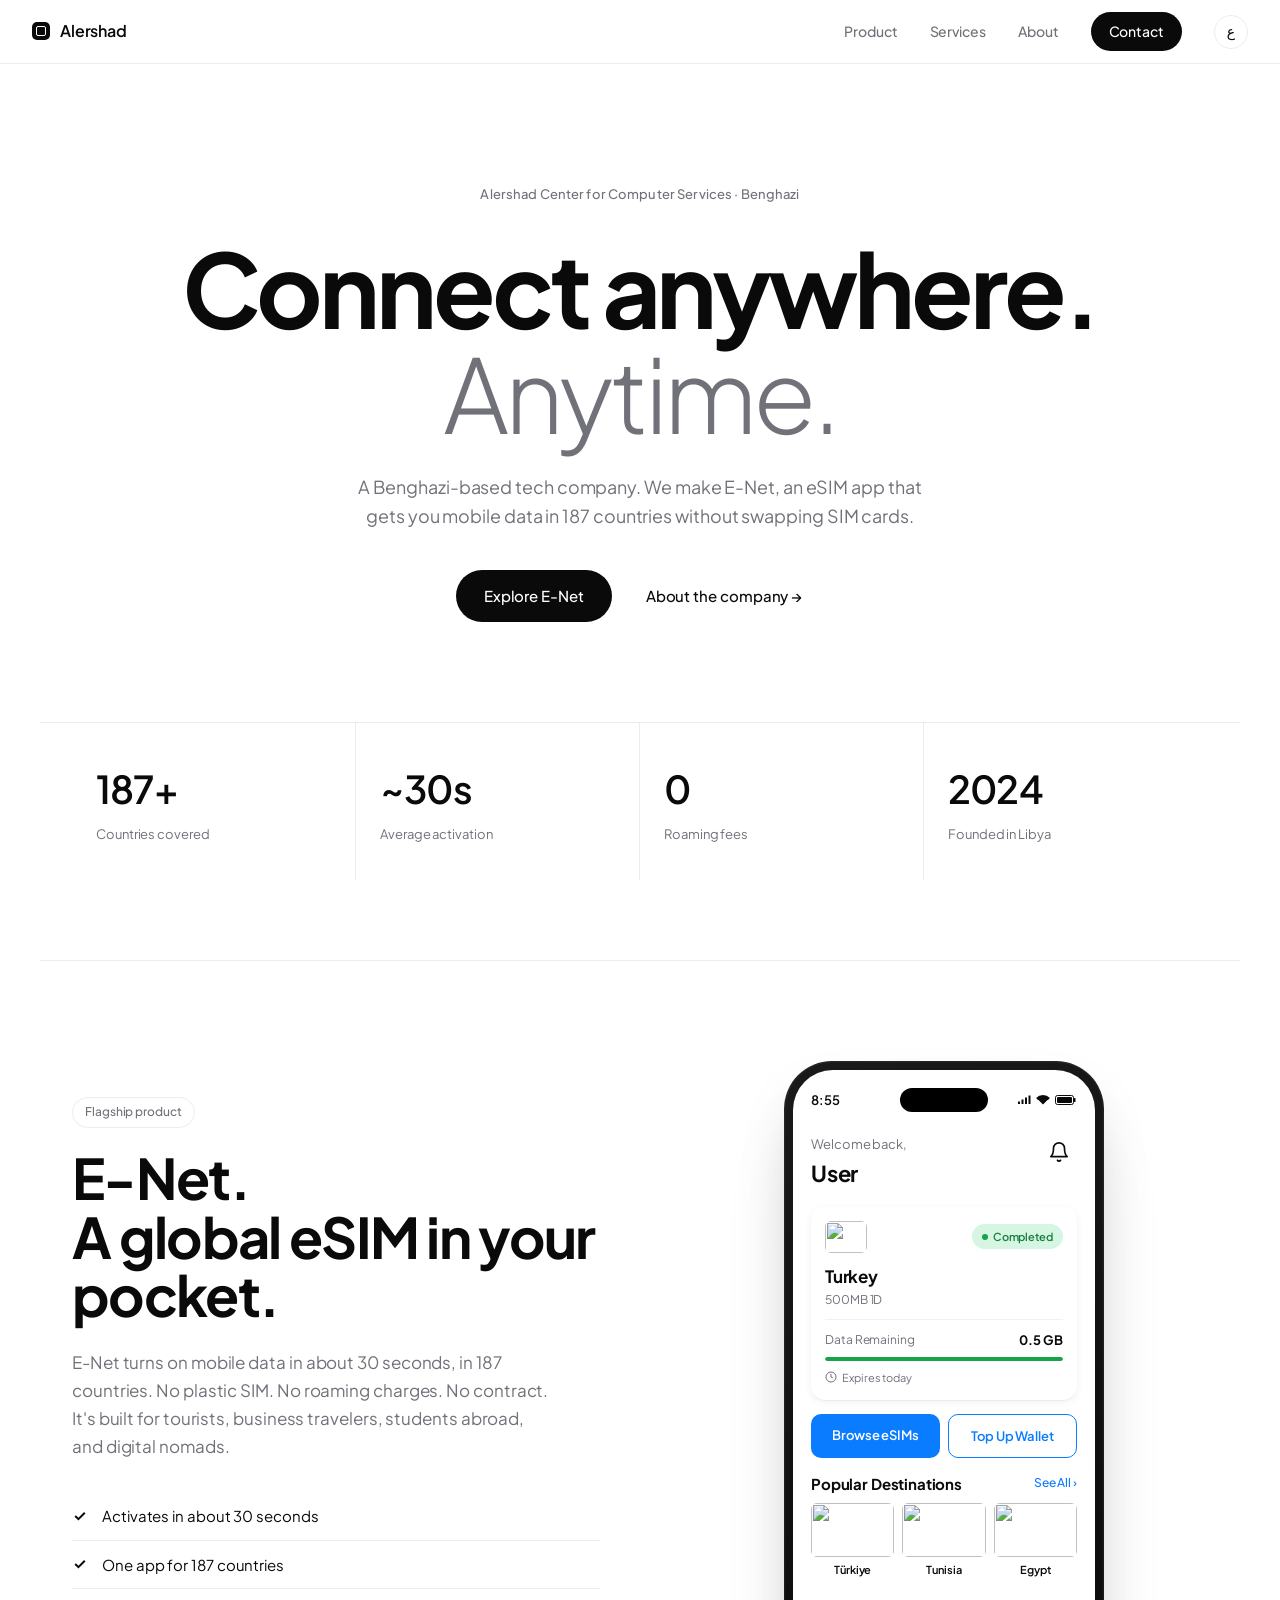
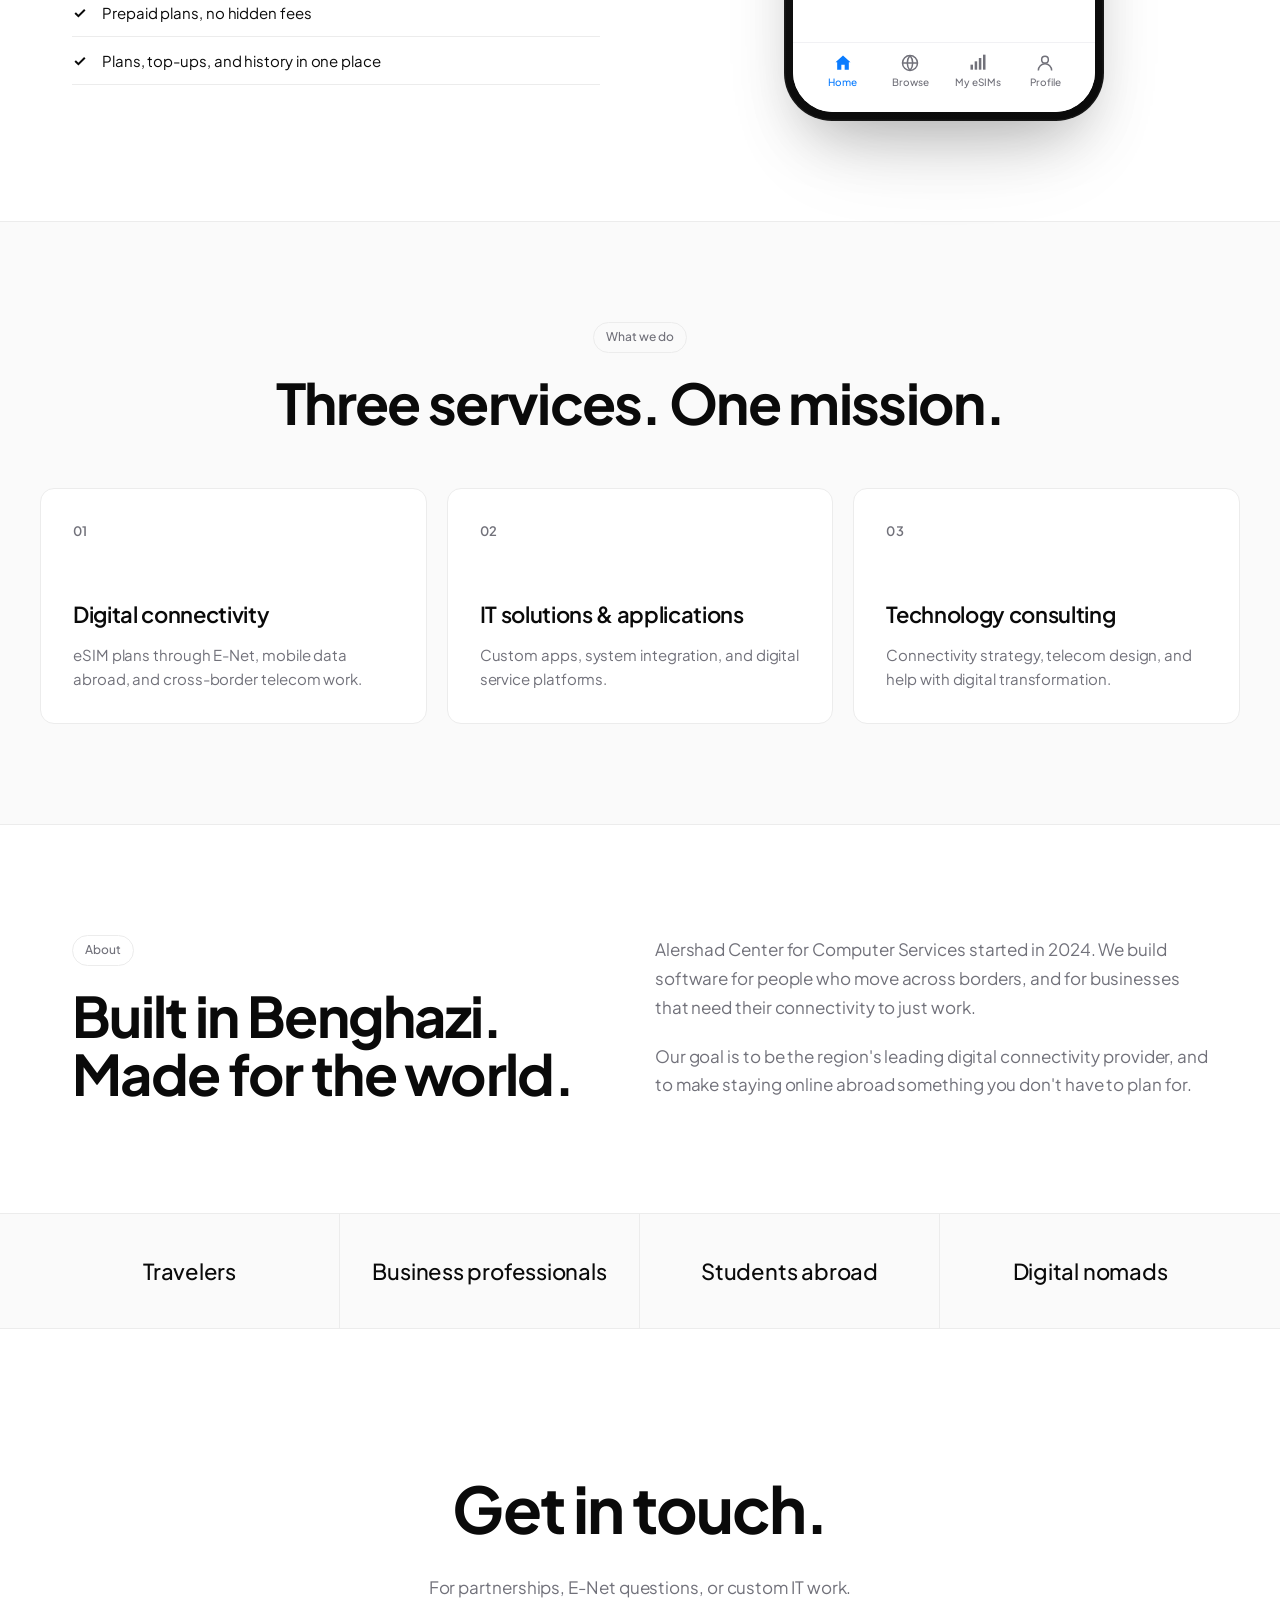
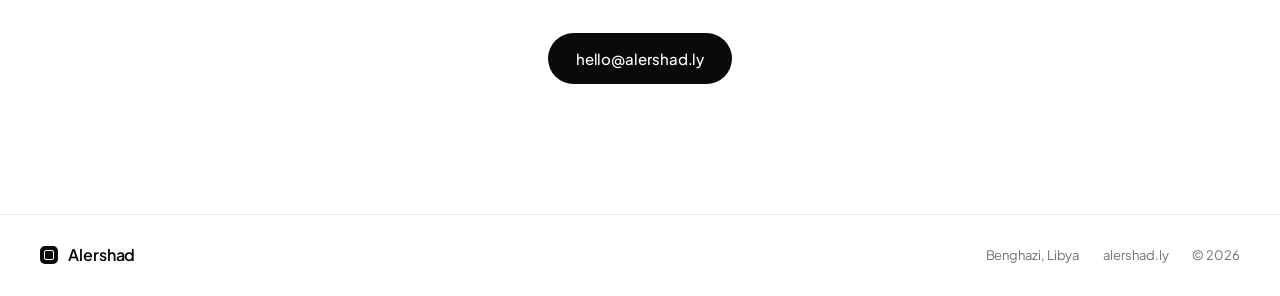
==== commit 2add4fc6: "rename brand from al-irshad to alershad to match domain" ====
--- a/index.html
+++ b/index.html
@@ -3,8 +3,8 @@
 <head>
 <meta charset="UTF-8" />
 <meta name="viewport" content="width=device-width, initial-scale=1.0" />
-<title>Al-Irshad — Connect Anywhere. Anytime.</title>
-<meta name="description" content="Al-Irshad Center for Computer Services — a Benghazi-based IT solutions company. Home of E-Net, a global eSIM platform." />
+<title>Alershad — Connect Anywhere. Anytime.</title>
+<meta name="description" content="Alershad Center for Computer Services — a Benghazi-based IT solutions company. Home of E-Net, a global eSIM platform." />
 <link rel="preconnect" href="https://fonts.googleapis.com" />
 <link rel="preconnect" href="https://fonts.gstatic.com" crossorigin />
 <link href="https://fonts.googleapis.com/css2?family=Plus+Jakarta+Sans:wght@200;300;400;500;600;700&family=Cairo:wght@300;400;500;600;700&display=swap" rel="stylesheet" />
@@ -16,9 +16,9 @@
 
 <!-- NAV -->
 <header class="nav">
-  <a href="#" class="brand" aria-label="Al-Irshad home">
+  <a href="#" class="brand" aria-label="Alershad home">
     <span class="brand-mark" aria-hidden="true"></span>
-    <span class="brand-name">Al-Irshad</span>
+    <span class="brand-name">Alershad</span>
   </a>
   <nav class="menu" aria-label="Primary">
     <a href="#product">Product</a>
@@ -33,7 +33,7 @@
 
 <!-- HERO -->
 <section class="hero" aria-labelledby="hero-heading">
-  <p class="eyebrow">Al-Irshad Center for Computer Services · Benghazi</p>
+  <p class="eyebrow">Alershad Center for Computer Services · Benghazi</p>
   <h1 class="hero-title" id="hero-heading">
     Connect anywhere.<br/>
     <span class="thin">Anytime.</span>
@@ -203,7 +203,7 @@
     </div>
     <div class="about-right">
       <p>
-        Al-Irshad Center for Computer Services started in 2024.
+        Alershad Center for Computer Services started in 2024.
         We build software for people who move across borders, and for
         businesses that need their connectivity to just work.
       </p>
@@ -239,7 +239,7 @@
   <div class="footer-row">
     <div class="footer-brand">
       <span class="brand-mark" aria-hidden="true"></span>
-      <span>Al-Irshad</span>
+      <span>Alershad</span>
     </div>
     <div class="footer-meta">
       <span>Benghazi, Libya</span>
--- a/styles.css
+++ b/styles.css
@@ -1,5 +1,5 @@
 /* ━━━━━━━━━━━━━━━━━━━━━━━━━━━━━━━━━━━━━━
-   AL-IRSHAD · Clean Modern Minimalism
+   ALERSHAD · Clean Modern Minimalism
    Distinct from zesimo:
      · White background (not cream)
      · Plus Jakarta Sans only (not Cormorant + Inter)
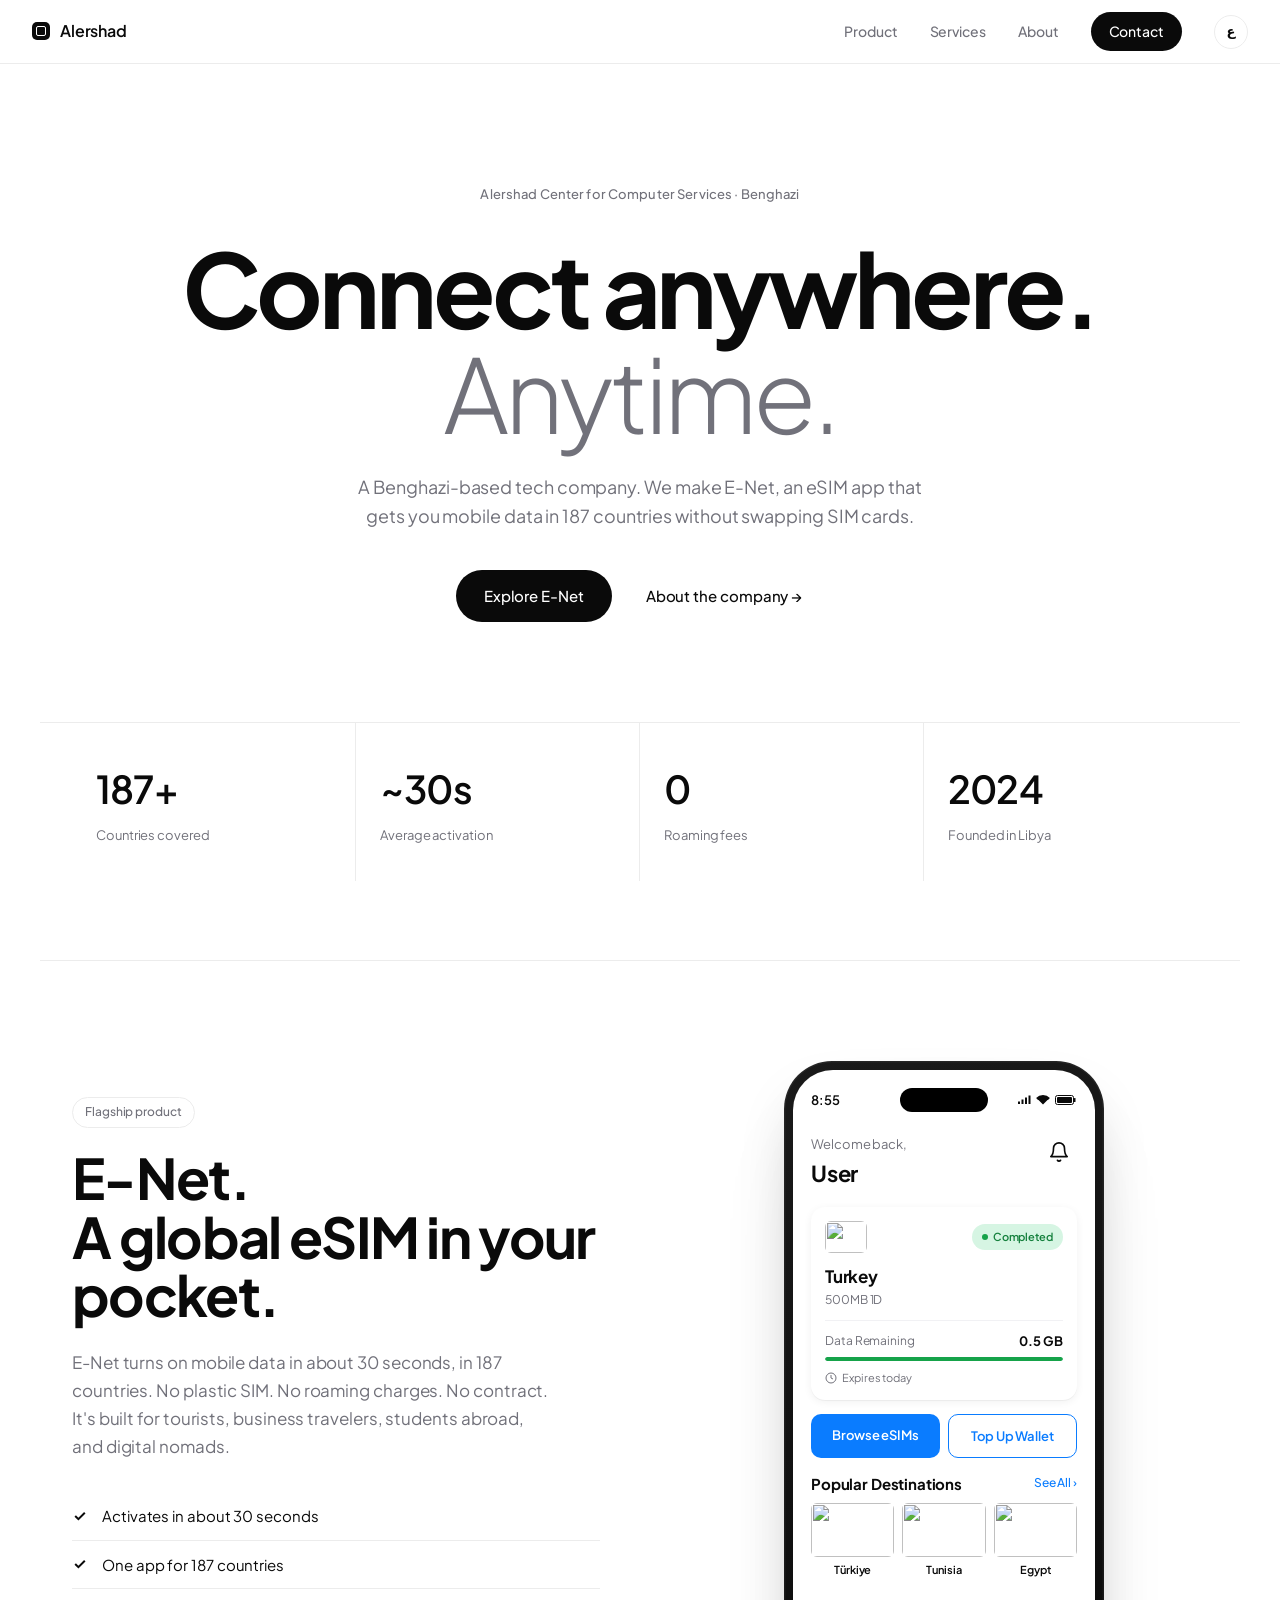
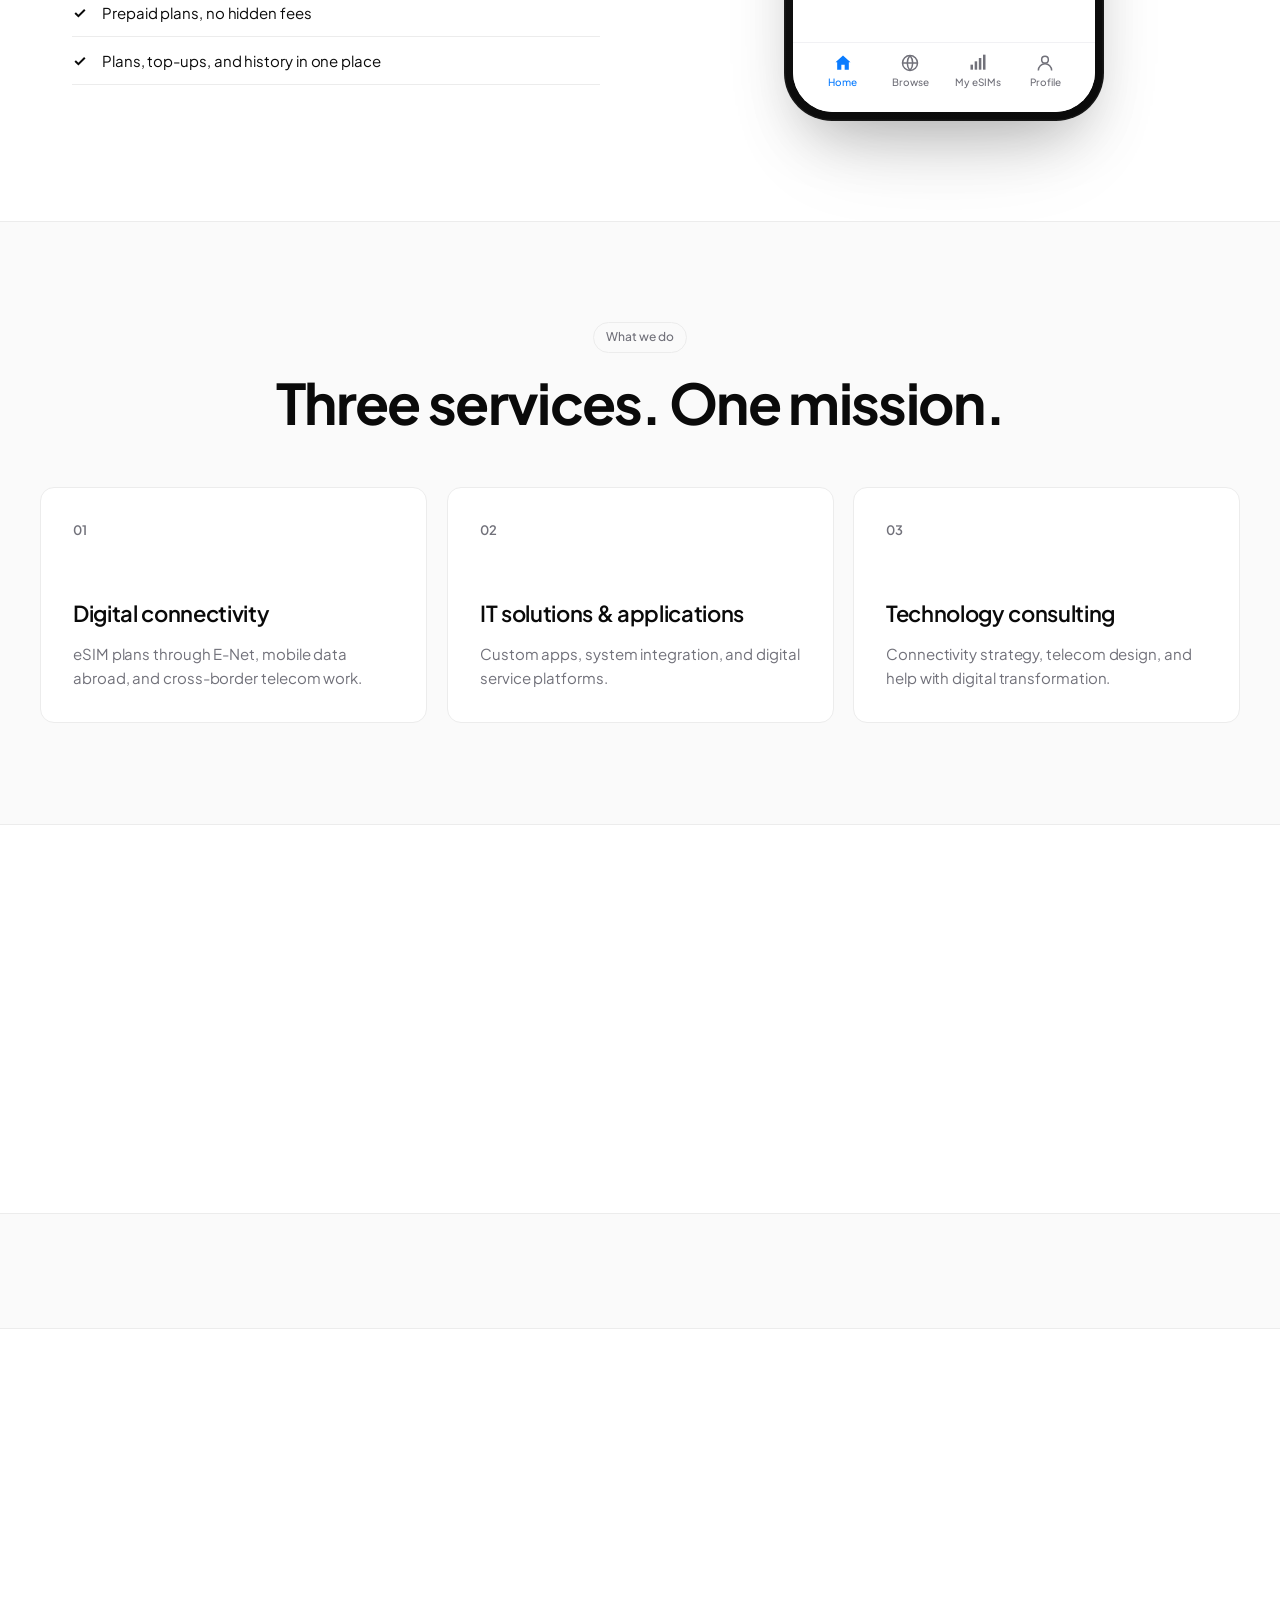
==== commit 1b8df531: "add technical seo: canonical, hreflang, og, twitter cards, jsonld, sitemap, robots" ====
--- a/index.html
+++ b/index.html
@@ -4,11 +4,80 @@
 <meta charset="UTF-8" />
 <meta name="viewport" content="width=device-width, initial-scale=1.0" />
 <title>Alershad — Connect Anywhere. Anytime.</title>
-<meta name="description" content="Alershad Center for Computer Services — a Benghazi-based IT solutions company. Home of E-Net, a global eSIM platform." />
+<meta name="description" content="Alershad Center for Computer Services. A Benghazi-based tech company. We make E-Net, an eSIM app that gets you mobile data in 187 countries without swapping SIM cards." />
+
+<!-- Canonical & language alternates (Google Search Central:
+     developers.google.com/search/docs/specialty/international/localized-versions) -->
+<link rel="canonical" href="https://alershad.ly/" />
+<link rel="alternate" hreflang="en" href="https://alershad.ly/" />
+<link rel="alternate" hreflang="ar" href="https://alershad.ly/ar.html" />
+<link rel="alternate" hreflang="x-default" href="https://alershad.ly/" />
+
+<!-- Open Graph (ogp.me) -->
+<meta property="og:type" content="website" />
+<meta property="og:site_name" content="Alershad" />
+<meta property="og:title" content="Alershad — Connect Anywhere. Anytime." />
+<meta property="og:description" content="A Benghazi-based tech company. We make E-Net, a global eSIM app that gets you mobile data in 187 countries without swapping SIM cards." />
+<meta property="og:url" content="https://alershad.ly/" />
+<meta property="og:locale" content="en_US" />
+<meta property="og:locale:alternate" content="ar_LY" />
+
+<!-- Twitter Card (developer.twitter.com/en/docs/twitter-for-websites/cards) -->
+<meta name="twitter:card" content="summary_large_image" />
+<meta name="twitter:title" content="Alershad — Connect Anywhere. Anytime." />
+<meta name="twitter:description" content="A Benghazi-based tech company. We make E-Net, a global eSIM app for mobile data in 187 countries." />
+
+<!-- Favicon (placeholder — replace public/favicon.ico when ready) -->
+<link rel="icon" href="/favicon.ico" sizes="any" />
+<link rel="icon" type="image/svg+xml" href="/favicon.svg" />
+<link rel="apple-touch-icon" href="/apple-touch-icon.png" />
+
 <link rel="preconnect" href="https://fonts.googleapis.com" />
 <link rel="preconnect" href="https://fonts.gstatic.com" crossorigin />
 <link href="https://fonts.googleapis.com/css2?family=Plus+Jakarta+Sans:wght@200;300;400;500;600;700&family=Cairo:wght@300;400;500;600;700&display=swap" rel="stylesheet" />
 <link rel="stylesheet" href="styles.css" />
+
+<!-- Structured data: Organization + WebSite (schema.org) -->
+<script type="application/ld+json">
+{
+  "@context": "https://schema.org",
+  "@graph": [
+    {
+      "@type": "Organization",
+      "@id": "https://alershad.ly/#organization",
+      "name": "Alershad Center for Computer Services",
+      "alternateName": ["مركز الإرشاد لخدمات الحاسوب", "Al-Irshad", "Alershad"],
+      "url": "https://alershad.ly/",
+      "foundingDate": "2024",
+      "address": {
+        "@type": "PostalAddress",
+        "addressLocality": "Benghazi",
+        "addressCountry": "LY"
+      },
+      "areaServed": "Worldwide",
+      "knowsAbout": ["eSIM", "Mobile Data", "Telecom", "IT Solutions", "Digital Connectivity"],
+      "makesOffer": {
+        "@type": "Offer",
+        "itemOffered": {
+          "@type": "SoftwareApplication",
+          "name": "E-Net",
+          "applicationCategory": "TravelApplication",
+          "operatingSystem": "iOS, Android",
+          "description": "A global eSIM application that activates mobile data in 187 countries without swapping SIM cards."
+        }
+      }
+    },
+    {
+      "@type": "WebSite",
+      "@id": "https://alershad.ly/#website",
+      "url": "https://alershad.ly/",
+      "name": "Alershad",
+      "inLanguage": ["en", "ar"],
+      "publisher": { "@id": "https://alershad.ly/#organization" }
+    }
+  ]
+}
+</script>
 </head>
 <body>
 
--- a/styles.css
+++ b/styles.css
@@ -52,12 +52,13 @@
 a { color: inherit; text-decoration: none; }
 ::selection { background: var(--ink); color: var(--bg); }
 
-/* ━━━ FOCUS — keyboard only, WCAG 2.4.7 ━━━ */
+/* ━━━ FOCUS — keyboard only, WCAG 2.4.7 ━━━
+   outline naturally follows the element's own border-radius in modern browsers,
+   so we don't set border-radius here (would override pill/circle shapes). */
 :where(a, button, [tabindex]):focus { outline: none; }
 :where(a, button, [tabindex]):focus-visible {
   outline: 2px solid var(--focus);
   outline-offset: 3px;
-  border-radius: 4px;
 }
 
 /* ━━━ SKIP LINK — hidden until keyboard-focused ━━━ */
@@ -132,16 +133,19 @@
   color: var(--ink);
   transition: color var(--duration-fast) var(--ease-enter);
 }
-.menu-cta {
-  background: var(--ink) !important;
-  color: var(--bg) !important;
+.menu .menu-cta {
+  background: var(--ink);
+  color: var(--bg);
   padding: 9px 18px;
   border-radius: 999px;
   font-size: 14px;
   font-weight: 500;
-  transition: background .2s ease;
-}
-.menu-cta:hover { background: var(--ink-soft) !important; }
+  transition: background var(--duration-base) var(--ease-exit);
+}
+.menu .menu-cta:hover {
+  background: var(--ink-soft);
+  transition: background var(--duration-base) var(--ease-enter);
+}
 
 @media (max-width: 720px) {
   .nav { padding: 0 20px; }
@@ -658,19 +662,19 @@
 }
 
 /* ━━━ LANGUAGE SWITCH ━━━ */
-.lang-switch {
+.menu .lang-switch {
   width: 34px; height: 34px;
   display: inline-flex; align-items: center; justify-content: center;
   border: 1px solid var(--line);
   border-radius: 50%;
   font-size: 13px;
   font-weight: 600;
-  color: var(--ink) !important;
+  color: var(--ink);
   transition:
     background var(--duration-fast) var(--ease-exit),
     border-color var(--duration-fast) var(--ease-exit);
 }
-.lang-switch:hover {
+.menu .lang-switch:hover {
   background: var(--bg-soft);
   border-color: var(--ink);
   transition:
@@ -727,9 +731,35 @@
 .reveal {
   opacity: 0;
   transform: translateY(20px);
-  transition: opacity .8s ease, transform .8s cubic-bezier(.16, 1, .3, 1);
+  transition:
+    opacity var(--duration-slow) var(--ease-exit),
+    transform var(--duration-slow) var(--ease-enter);
 }
 .reveal.in {
   opacity: 1;
   transform: translateY(0);
 }
+
+/* ━━━ PERFORMANCE — containment & content-visibility ━━━
+   `contain: layout style` lets the browser skip layout/style work on these blocks
+   when their internals change. Paint is intentionally excluded (Mistake #9 — we
+   may add overflowing decorative pseudos later and don't want them clipped).
+   `content-visibility: auto` skips rendering work for sections off-screen.
+   `contain-intrinsic-size` reserves space so off-screen content doesn't cause
+   CLS or scroll-jump when revealed. */
+.service,
+.persona,
+.strip-item,
+.aud-item,
+.enet-active {
+  contain: layout style;
+}
+
+.services,
+.about,
+.audience,
+.contact,
+.footer {
+  content-visibility: auto;
+  contain-intrinsic-size: auto 600px;
+}
